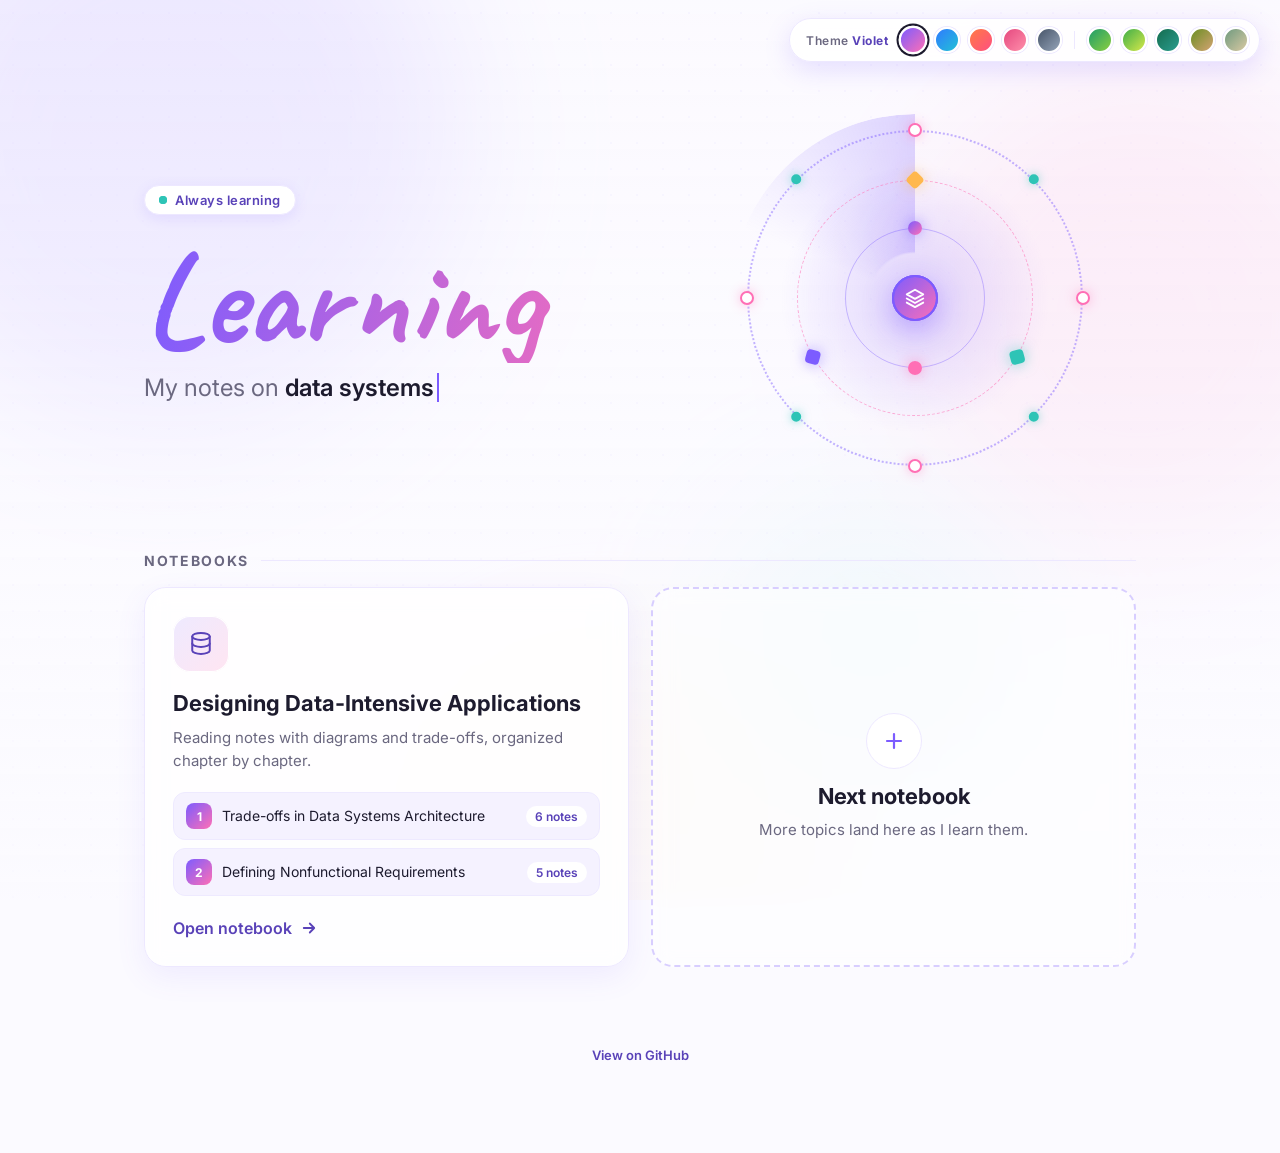
==== docs/index.html @ c17b1dfc "Landing page: orbit artwork, nature green themes" ====
<!DOCTYPE html>
<html lang="en" data-theme="violet">
<head>
<meta charset="UTF-8">
<meta name="viewport" content="width=device-width, initial-scale=1">
<meta name="color-scheme" content="light">
<title>Learning</title>
<script>
  // Apply the saved theme before first paint so there is no flash
  try { var t = localStorage.getItem('learning-theme'); if (t) document.documentElement.dataset.theme = t; } catch (e) {}
</script>
<link rel="preconnect" href="https://fonts.googleapis.com">
<link rel="preconnect" href="https://fonts.gstatic.com" crossorigin>
<link rel="stylesheet" href="https://fonts.googleapis.com/css2?family=Caveat:wght@700&family=Inter:wght@400;500;600;700&display=swap">
<style>
  /* The four theme colors are registered so changing them animates smoothly */
  @property --a1{syntax:'<color>';inherits:true;initial-value:#7c5cff}
  @property --a2{syntax:'<color>';inherits:true;initial-value:#ff6fb5}
  @property --a3{syntax:'<color>';inherits:true;initial-value:#ffb84d}
  @property --a4{syntax:'<color>';inherits:true;initial-value:#2ec4b6}

  :root{
    color-scheme: light;
    --a1:#7c5cff; --a2:#ff6fb5; --a3:#ffb84d; --a4:#2ec4b6;
    transition:--a1 .45s ease,--a2 .45s ease,--a3 .45s ease,--a4 .45s ease;
  }
  html[data-theme="ocean"]   {--a1:#2f7bff;--a2:#22c1d6;--a3:#7c8cff;--a4:#5ee0b0}
  html[data-theme="sunset"]  {--a1:#ff7a45;--a2:#ff4f81;--a3:#ffc233;--a4:#b86bff}
  /* nature greens */
  html[data-theme="forest"]  {--a1:#1f9d6b;--a2:#8bcf3f;--a3:#17b3a3;--a4:#f2b84b}
  html[data-theme="meadow"]  {--a1:#3fae49;--a2:#a8d93f;--a3:#ffd94d;--a4:#6bd1c0}
  html[data-theme="pine"]    {--a1:#146c4f;--a2:#2a9d8f;--a3:#7fb069;--a4:#c9a86a}
  html[data-theme="moss"]    {--a1:#6b8e23;--a2:#b5c94a;--a3:#d4a373;--a4:#7fb685}
  html[data-theme="sage"]    {--a1:#6f9a7f;--a2:#a8c3a0;--a3:#d9c9a3;--a4:#8fb8b0}
  html[data-theme="rose"]    {--a1:#e5487f;--a2:#ff8fab;--a3:#a855f7;--a4:#ffb347}
  html[data-theme="graphite"]{--a1:#475569;--a2:#94a3b8;--a3:#64748b;--a4:#cbd5e1}

  :root{
    --ink:#1d1b2e; --muted:#6b6880;
    --a1-ink:color-mix(in srgb,var(--a1) 72%,black);
    --bg:color-mix(in srgb,var(--a1) 3%,white);
    --line:color-mix(in srgb,var(--a1) 14%,white);
    --tint:color-mix(in srgb,var(--a1) 8%,white);
    --tint2:color-mix(in srgb,var(--a1) 13%,white);
    --card:#ffffffcc;
  }
  *{box-sizing:border-box;margin:0}
  html{scroll-behavior:smooth}
  body{font-family:Inter,system-ui,sans-serif;color:var(--ink);background:var(--bg);min-height:100vh;overflow-x:hidden;position:relative}

  /* ---------- animated background ---------- */
  .bg{position:fixed;inset:0;z-index:-1;overflow:hidden;
    background-image:radial-gradient(color-mix(in srgb,var(--a1) 22%,white) 1px,transparent 1px);background-size:26px 26px}
  .blob{position:absolute;border-radius:50%;filter:blur(70px);opacity:.55;will-change:transform}
  .b1{width:46vw;height:46vw;left:-10vw;top:-12vw;background:var(--a1);animation:drift1 18s ease-in-out infinite alternate}
  .b2{width:38vw;height:38vw;right:-8vw;top:8vh;background:var(--a2);animation:drift2 22s ease-in-out infinite alternate}
  .b3{width:34vw;height:34vw;left:30vw;bottom:-14vw;background:var(--a3);animation:drift3 20s ease-in-out infinite alternate}
  .b4{width:24vw;height:24vw;right:20vw;bottom:10vh;background:var(--a4);opacity:.4;animation:drift1 25s ease-in-out infinite alternate-reverse}
  @keyframes drift1{to{transform:translate(8vw,6vh) scale(1.15)}}
  @keyframes drift2{to{transform:translate(-9vw,10vh) scale(.9)}}
  @keyframes drift3{to{transform:translate(-6vw,-9vh) scale(1.2)}}
  .bg::after{content:"";position:absolute;inset:0;background:linear-gradient(color-mix(in srgb,var(--bg) 80%,transparent),color-mix(in srgb,var(--bg) 93%,transparent))}

  /* ---------- orbit artwork (hero, right side) ---------- */
  .orbit-wrap{display:grid;place-items:center;pointer-events:none;user-select:none}
  .orbit{position:relative;width:380px;height:380px;transition:transform .25s ease-out;will-change:transform}
  .orbit *{position:absolute}
  .glow{inset:50px;border-radius:50%;background:radial-gradient(circle,color-mix(in srgb,var(--a1) 22%,transparent),transparent 68%);animation:breathe 6s ease-in-out infinite}
  @keyframes breathe{50%{transform:scale(1.12);opacity:.75}}

  /* radar sweep */
  .sweep{inset:6px;border-radius:50%;animation:spin 7s linear infinite;
    background:conic-gradient(from 0deg,transparent 0 292deg,color-mix(in srgb,var(--a1) 24%,transparent) 360deg);
    -webkit-mask:radial-gradient(circle,transparent 0 17%,#000 18%);mask:radial-gradient(circle,transparent 0 17%,#000 18%)}

  /* rings spin around the center; --rad is the ring radius */
  .ring{--rad:70px;left:50%;top:50%;width:calc(var(--rad)*2);height:calc(var(--rad)*2);margin:calc(var(--rad)*-1) 0 0 calc(var(--rad)*-1);
    border-radius:50%;border:1.5px solid color-mix(in srgb,var(--a1) 38%,transparent)}
  .r1{--rad:70px;animation:spin 22s linear infinite}
  .r2{--rad:118px;border-style:dashed;border-color:color-mix(in srgb,var(--a2) 55%,transparent);animation:spin 34s linear infinite reverse}
  .r3{--rad:168px;border-style:dotted;border-width:2px;border-color:color-mix(in srgb,var(--a1) 45%,transparent);animation:spin 50s linear infinite}
  @keyframes spin{to{transform:rotate(360deg)}}

  /* nodes sit on the ring at evenly spaced angles (--a) */
  .orbit .n{left:50%;top:50%;width:14px;height:14px;margin:-7px;transform:rotate(var(--a)) translateY(calc(var(--rad)*-1))}
  .orbit .n::before{content:"";position:absolute;inset:0}
  .r1 .n::before{border-radius:50%;background:linear-gradient(135deg,var(--c,var(--a1)),var(--a2));box-shadow:0 0 14px color-mix(in srgb,var(--c,var(--a1)) 60%,transparent)}
  .r2 .n::before{border-radius:4px;background:var(--c,var(--a3));transform:rotate(45deg);box-shadow:0 0 14px color-mix(in srgb,var(--c,var(--a3)) 55%,transparent)}
  .r3 .n::before{border-radius:50%;background:#fff;border:2.5px solid var(--c,var(--a2));box-shadow:0 0 12px color-mix(in srgb,var(--c,var(--a2)) 45%,transparent)}
  .r3 .n.s::before{background:var(--a4);border:0;inset:2px;box-shadow:0 0 10px color-mix(in srgb,var(--a4) 55%,transparent)}

  /* core with expanding ripples */
  .core{left:50%;top:50%;width:46px;height:46px;margin:-23px;border-radius:50%;
    background:linear-gradient(135deg,var(--a1),var(--a2));box-shadow:0 10px 30px color-mix(in srgb,var(--a1) 45%,transparent);animation:pulse 3s ease-in-out infinite}
  .core::before,.core::after{content:"";position:absolute;inset:0;border-radius:50%;border:2px solid var(--a1);animation:ripple 3s ease-out infinite}
  .core::after{animation-delay:1.5s}
  @keyframes pulse{50%{transform:scale(1.1)}}
  @keyframes ripple{from{transform:scale(1);opacity:.6}to{transform:scale(3.4);opacity:0}}
  .core svg{position:static;width:22px;height:22px;margin:12px;color:#fff;display:block}

  @media (max-width:860px){
    .orbit-wrap{display:block;position:relative;height:300px;margin-top:10px}
    .orbit{position:absolute;left:50%;top:50%;margin:-190px 0 0 -190px;transform:scale(.78)}
  }

  /* ---------- theme picker ---------- */
  .themes{position:fixed;top:18px;right:20px;z-index:20;display:flex;align-items:center;gap:12px;padding:8px 10px 8px 16px;
    background:#ffffffd9;backdrop-filter:blur(12px);border:1px solid var(--line);border-radius:999px;
    box-shadow:0 8px 26px color-mix(in srgb,var(--a1) 18%,transparent);animation:slideDown .8s cubic-bezier(.2,.8,.2,1) both .2s}
  @keyframes slideDown{from{opacity:0;transform:translateY(-18px)}}
  .themes-label{font-size:12px;font-weight:600;color:var(--muted);letter-spacing:.04em;min-width:58px}
  .themes-label b{color:var(--a1-ink);font-weight:700}
  .swatches{display:flex;align-items:center;gap:8px}
  .sw-sep{width:1px;height:18px;background:var(--line);margin:0 4px}
  @media (max-width:900px){.themes{flex-wrap:wrap;justify-content:center;border-radius:22px;max-width:calc(100vw - 24px)}}
  .swatch{--s1:#7c5cff;--s2:#ff6fb5;width:26px;height:26px;border-radius:50%;border:2px solid #fff;cursor:pointer;padding:0;
    background:linear-gradient(135deg,var(--s1),var(--s2));box-shadow:0 0 0 1px var(--line);
    transition:transform .2s cubic-bezier(.2,.8,.2,1),box-shadow .2s}
  .swatch:hover{transform:scale(1.18)}
  .swatch:focus-visible{outline:3px solid var(--a1);outline-offset:3px}
  .swatch[aria-checked="true"]{box-shadow:0 0 0 2px var(--ink);transform:scale(1.1)}
  @media (max-width:520px){.themes{left:12px;right:12px;top:12px;justify-content:center;padding:8px 12px;animation:none}.themes-label{display:none}.swatches{flex-wrap:wrap;justify-content:center;gap:6px}.swatch{width:24px;height:24px}}

  /* ---------- hero ---------- */
  .wrap{max-width:1040px;margin:0 auto;padding:12vh 24px 10vh}
  .hero{display:grid;grid-template-columns:minmax(0,1.1fr) minmax(0,.9fr);align-items:center;gap:10px}
  @media (max-width:860px){.hero{grid-template-columns:1fr}}
  .eyebrow{display:inline-flex;align-items:center;gap:8px;font-size:13px;font-weight:600;letter-spacing:.04em;
    color:var(--a1-ink);background:#fff;border:1px solid var(--line);padding:6px 14px;border-radius:999px;
    box-shadow:0 4px 14px color-mix(in srgb,var(--a1) 12%,transparent)}
  .dot{width:8px;height:8px;border-radius:50%;background:var(--a4);position:relative}
  .dot::after{content:"";position:absolute;inset:0;border-radius:50%;background:var(--a4);animation:ping 1.8s ease-out infinite}
  @keyframes ping{to{transform:scale(3.2);opacity:0}}

  h1{font-family:Caveat,cursive;font-weight:700;font-size:clamp(64px,13vw,132px);line-height:.95;margin:22px 0 10px;
    background:linear-gradient(100deg,var(--a1),var(--a2),var(--a3),var(--a1));
    background-size:300% 100%;-webkit-background-clip:text;background-clip:text;color:transparent;animation:shine 8s linear infinite}
  @keyframes shine{to{background-position:300% 0}}
  .sub{font-size:clamp(18px,2.6vw,24px);color:var(--muted);min-height:1.6em}
  .sub b{color:var(--ink);font-weight:600;border-right:2px solid var(--a1);padding-right:3px;animation:blink 1s steps(1) infinite}
  @keyframes blink{50%{border-color:transparent}}

  .section-title{display:flex;align-items:center;gap:12px;margin:64px 0 18px;font-size:14px;font-weight:700;
    letter-spacing:.12em;text-transform:uppercase;color:var(--muted)}
  .section-title::after{content:"";flex:1;height:1px;background:var(--line)}

  /* ---------- cards ---------- */
  .grid{display:grid;grid-template-columns:repeat(auto-fit,minmax(300px,1fr));gap:22px}
  .card{--mx:50%;--my:50%;position:relative;display:block;text-decoration:none;color:inherit;padding:28px;border-radius:22px;
    background:var(--card);backdrop-filter:blur(10px);border:1px solid var(--line);
    box-shadow:0 10px 30px color-mix(in srgb,var(--a1) 9%,transparent);overflow:hidden;
    transition:transform .25s cubic-bezier(.2,.8,.2,1),box-shadow .25s,border-color .25s}
  .card::before{content:"";position:absolute;inset:0;pointer-events:none;opacity:0;transition:opacity .25s;
    background:radial-gradient(380px circle at var(--mx) var(--my),color-mix(in srgb,var(--a1) 16%,transparent),transparent 60%)}
  .card:hover{box-shadow:0 22px 50px color-mix(in srgb,var(--a1) 22%,transparent);border-color:color-mix(in srgb,var(--a1) 38%,white)}
  .card:hover::before{opacity:1}
  .card:focus-visible{outline:3px solid var(--a1);outline-offset:3px}

  .icon{width:56px;height:56px;border-radius:17px;display:grid;place-items:center;margin-bottom:18px;color:var(--a1-ink);
    background:linear-gradient(135deg,var(--tint2),color-mix(in srgb,var(--a2) 18%,white));box-shadow:inset 0 0 0 1px #fff;transition:transform .4s}
  .icon svg{width:28px;height:28px}
  .card:hover .icon{transform:rotate(-8deg) scale(1.12)}
  .card h2{font-size:22px;line-height:1.25;margin-bottom:8px}
  .card p{color:var(--muted);font-size:15px;line-height:1.55}

  .chapters{list-style:none;padding:0;margin:20px 0 0;display:grid;gap:8px}
  .chapters li{display:flex;align-items:center;gap:10px;font-size:14px;padding:10px 12px;border-radius:12px;
    background:var(--tint);border:1px solid var(--tint2);transition:transform .2s,background .2s}
  .card:hover .chapters li{background:var(--tint2)}
  .chapters li:hover{transform:translateX(6px)}
  .chapters .n{flex:none;width:26px;height:26px;border-radius:8px;display:grid;place-items:center;font-weight:700;font-size:12px;color:#fff;
    background:linear-gradient(135deg,var(--a1),var(--a2))}
  .chapters .t{flex:1;line-height:1.3}
  .chapters .c{flex:none;font-size:12px;font-weight:600;color:var(--a1-ink);background:#fff;border-radius:999px;padding:3px 9px}

  .cta{display:inline-flex;align-items:center;gap:8px;margin-top:22px;font-weight:600;color:var(--a1-ink)}
  .cta svg{transition:transform .25s}
  .card:hover .cta svg{transform:translateX(7px)}

  .card.soon{border:2px dashed color-mix(in srgb,var(--a1) 30%,white);background:#ffffff80;box-shadow:none;display:grid;place-content:center;
    text-align:center;min-height:240px;cursor:default}
  .card.soon:hover{transform:none;box-shadow:none}
  .plus{width:56px;height:56px;margin:0 auto 14px;border-radius:50%;display:grid;place-items:center;
    color:var(--a1);background:#fff;border:1px solid var(--line);animation:bob 3s ease-in-out infinite}
  .plus svg{width:24px;height:24px}
  @keyframes bob{50%{transform:translateY(-8px)}}

  footer{margin-top:80px;text-align:center;color:var(--muted);font-size:13px}
  footer a{color:var(--a1-ink);text-decoration:none;font-weight:600}
  footer a:hover{text-decoration:underline}

  .reveal{opacity:0;transform:translateY(26px);transition:opacity .7s ease,transform .7s cubic-bezier(.2,.8,.2,1)}
  .reveal.in{opacity:1;transform:none}

  @media (prefers-reduced-motion:reduce){
    *,*::before,*::after{animation:none!important;transition:none!important}
    .reveal{opacity:1;transform:none}
  }
</style>
</head>
<body>
<div class="bg" aria-hidden="true">
  <div class="blob b1"></div><div class="blob b2"></div><div class="blob b3"></div><div class="blob b4"></div>
</div>

<!-- theme picker -->
<div class="themes" role="radiogroup" aria-label="Color theme">
  <span class="themes-label">Theme <b id="themeName">Violet</b></span>
  <div class="swatches">
    <button type="button" class="swatch" role="radio" data-theme="violet" data-name="Violet" aria-label="Violet theme" title="Violet" style="--s1:#7c5cff;--s2:#ff6fb5"></button>
    <button type="button" class="swatch" role="radio" data-theme="ocean" data-name="Ocean" aria-label="Ocean theme" title="Ocean" style="--s1:#2f7bff;--s2:#22c1d6"></button>
    <button type="button" class="swatch" role="radio" data-theme="sunset" data-name="Sunset" aria-label="Sunset theme" title="Sunset" style="--s1:#ff7a45;--s2:#ff4f81"></button>
    <button type="button" class="swatch" role="radio" data-theme="rose" data-name="Rose" aria-label="Rose theme" title="Rose" style="--s1:#e5487f;--s2:#ff8fab"></button>
    <button type="button" class="swatch" role="radio" data-theme="graphite" data-name="Graphite" aria-label="Graphite theme" title="Graphite" style="--s1:#475569;--s2:#94a3b8"></button>
    <span class="sw-sep" aria-hidden="true"></span>
    <button type="button" class="swatch" role="radio" data-theme="forest" data-name="Forest" aria-label="Forest theme" title="Forest" style="--s1:#1f9d6b;--s2:#8bcf3f"></button>
    <button type="button" class="swatch" role="radio" data-theme="meadow" data-name="Meadow" aria-label="Meadow theme" title="Meadow" style="--s1:#3fae49;--s2:#d6e84a"></button>
    <button type="button" class="swatch" role="radio" data-theme="pine" data-name="Pine" aria-label="Pine theme" title="Pine" style="--s1:#146c4f;--s2:#2a9d8f"></button>
    <button type="button" class="swatch" role="radio" data-theme="moss" data-name="Moss" aria-label="Moss theme" title="Moss" style="--s1:#6b8e23;--s2:#d4a373"></button>
    <button type="button" class="swatch" role="radio" data-theme="sage" data-name="Sage" aria-label="Sage theme" title="Sage" style="--s1:#6f9a7f;--s2:#d9c9a3"></button>
  </div>
</div>

<main class="wrap">
  <div class="hero">
    <div class="hero-text">
      <span class="eyebrow reveal"><span class="dot"></span>Always learning</span>
      <h1 class="reveal">Learning</h1>
      <p class="sub reveal">My notes on <b id="word">data systems</b></p>
    </div>

    <div class="orbit-wrap reveal" aria-hidden="true">
      <div class="orbit" id="orbit">
        <div class="glow"></div>
        <div class="sweep"></div>
        <div class="ring r3">
          <i class="n" style="--a:0deg"></i><i class="n s" style="--a:45deg"></i>
          <i class="n" style="--a:90deg"></i><i class="n s" style="--a:135deg"></i>
          <i class="n" style="--a:180deg"></i><i class="n s" style="--a:225deg"></i>
          <i class="n" style="--a:270deg"></i><i class="n s" style="--a:315deg"></i>
        </div>
        <div class="ring r2">
          <i class="n" style="--a:0deg;--c:var(--a3)"></i>
          <i class="n" style="--a:120deg;--c:var(--a4)"></i>
          <i class="n" style="--a:240deg;--c:var(--a1)"></i>
        </div>
        <div class="ring r1">
          <i class="n" style="--a:0deg"></i>
          <i class="n" style="--a:180deg;--c:var(--a2)"></i>
        </div>
        <div class="core">
          <svg viewBox="0 0 24 24" fill="none" stroke="currentColor" stroke-width="2" stroke-linecap="round" stroke-linejoin="round"><path d="M12 3 21 8 12 13 3 8Z"/><path d="M3 12.5 12 17.5 21 12.5"/><path d="M3 17 12 22 21 17"/></svg>
        </div>
      </div>
    </div>
  </div>

  <div class="section-title reveal">Notebooks</div>

  <div class="grid">
    <a class="card reveal" href="ddia/" aria-label="Open Designing Data-Intensive Applications notes">
      <div class="icon">
        <svg viewBox="0 0 24 24" fill="none" stroke="currentColor" stroke-width="1.7" stroke-linecap="round" stroke-linejoin="round" aria-hidden="true">
          <ellipse cx="12" cy="5.5" rx="7.5" ry="3"/>
          <path d="M4.5 5.5v6c0 1.66 3.36 3 7.5 3s7.5-1.34 7.5-3v-6"/>
          <path d="M4.5 11.5v6c0 1.66 3.36 3 7.5 3s7.5-1.34 7.5-3v-6"/>
        </svg>
      </div>
      <h2>Designing Data-Intensive Applications</h2>
      <p>Reading notes with diagrams and trade-offs, organized chapter by chapter.</p>
      <ul class="chapters">
        <li><span class="n">1</span><span class="t">Trade-offs in Data Systems Architecture</span><span class="c">6 notes</span></li>
        <li><span class="n">2</span><span class="t">Defining Nonfunctional Requirements</span><span class="c">5 notes</span></li>
      </ul>
      <span class="cta">Open notebook
        <svg width="18" height="18" viewBox="0 0 24 24" fill="none" stroke="currentColor" stroke-width="2.4" stroke-linecap="round" stroke-linejoin="round" aria-hidden="true"><path d="M5 12h14M13 6l6 6-6 6"/></svg>
      </span>
    </a>

    <div class="card soon reveal">
      <div>
        <div class="plus"><svg viewBox="0 0 24 24" fill="none" stroke="currentColor" stroke-width="2.2" stroke-linecap="round" aria-hidden="true"><path d="M12 5v14M5 12h14"/></svg></div>
        <h2>Next notebook</h2>
        <p>More topics land here as I learn them.</p>
      </div>
    </div>
  </div>

  <footer class="reveal">
    <a href="https://github.com/uprazapati/learning">View on GitHub</a>
  </footer>
</main>

<script>
  // ---- Theme picker: applies instantly and is remembered ----
  var root = document.documentElement;
  var swatches = Array.prototype.slice.call(document.querySelectorAll('.swatch'));
  var nameEl = document.getElementById('themeName');
  function setTheme(id, save) {
    var match = swatches.filter(function (s) { return s.dataset.theme === id; })[0] || swatches[0];
    root.dataset.theme = match.dataset.theme;
    swatches.forEach(function (s) {
      s.setAttribute('aria-checked', String(s === match));
      s.tabIndex = s === match ? 0 : -1;
    });
    nameEl.textContent = match.dataset.name;
    if (save) { try { localStorage.setItem('learning-theme', match.dataset.theme); } catch (e) {} }
  }
  swatches.forEach(function (s, i) {
    s.addEventListener('click', function () { setTheme(s.dataset.theme, true); });
    s.addEventListener('mouseenter', function () { nameEl.textContent = s.dataset.name; });
    s.addEventListener('mouseleave', function () { nameEl.textContent = root.dataset.theme.charAt(0).toUpperCase() + root.dataset.theme.slice(1); });
    s.addEventListener('keydown', function (e) {
      var d = e.key === 'ArrowRight' || e.key === 'ArrowDown' ? 1 : e.key === 'ArrowLeft' || e.key === 'ArrowUp' ? -1 : 0;
      if (!d) return;
      e.preventDefault();
      var next = swatches[(i + d + swatches.length) % swatches.length];
      setTheme(next.dataset.theme, true); next.focus();
    });
  });
  setTheme(root.dataset.theme, false);

  // ---- Fade/slide elements in one after another ----
  var items = document.querySelectorAll('.reveal');
  var io = new IntersectionObserver(function (entries) {
    entries.forEach(function (e) {
      if (e.isIntersecting) { e.target.classList.add('in'); io.unobserve(e.target); }
    });
  }, { threshold: 0.15 });
  items.forEach(function (el, i) { el.style.transitionDelay = (i * 90) + 'ms'; io.observe(el); });

  // ---- Spotlight + gentle 3D tilt that follows the mouse on cards ----
  document.querySelectorAll('.card:not(.soon)').forEach(function (card) {
    card.addEventListener('mousemove', function (e) {
      var r = card.getBoundingClientRect();
      var x = e.clientX - r.left, y = e.clientY - r.top;
      card.style.setProperty('--mx', x + 'px');
      card.style.setProperty('--my', y + 'px');
      var rx = ((y / r.height) - .5) * -6, ry = ((x / r.width) - .5) * 6;
      card.style.transform = 'perspective(900px) rotateX(' + rx + 'deg) rotateY(' + ry + 'deg) translateY(-6px)';
    });
    card.addEventListener('mouseleave', function () { card.style.transform = ''; });
  });

  // ---- Rotating typed word in the subtitle ----
  var words = ['data systems', 'scalability', 'fault tolerance', 'trade-offs', 'distributed design'];
  var el = document.getElementById('word'), wi = 0, ci = words[0].length, del = true;
  if (!window.matchMedia('(prefers-reduced-motion: reduce)').matches) {
    setTimeout(function tick() {
      if (del) { ci--; if (ci === 0) { del = false; wi = (wi + 1) % words.length; } }
      else { ci++; if (ci === words[wi].length) { del = true; el.textContent = words[wi]; return setTimeout(tick, 1600); } }
      el.textContent = words[wi].slice(0, ci) || ' ';
      setTimeout(tick, del ? 35 : 70);
    }, 2200);
  }

  // ---- Orbit artwork tilts gently toward the cursor (desktop only) ----
  var orbit = document.getElementById('orbit');
  var wide = window.matchMedia('(min-width: 861px)');
  window.addEventListener('mousemove', function (e) {
    if (!wide.matches) { orbit.style.transform = ''; return; }
    var x = e.clientX / innerWidth - .5, y = e.clientY / innerHeight - .5;
    orbit.style.transform = 'perspective(900px) rotateY(' + (x * 16) + 'deg) rotateX(' + (y * -16) + 'deg)';
  });

  // ---- Blobs lean slightly away from the cursor ----
  var blobs = document.querySelectorAll('.blob');
  window.addEventListener('mousemove', function (e) {
    var x = e.clientX / innerWidth - .5, y = e.clientY / innerHeight - .5;
    blobs.forEach(function (b, i) {
      b.style.translate = (x * (i + 1) * -18) + 'px ' + (y * (i + 1) * -18) + 'px';
    });
  });
</script>
</body>
</html>
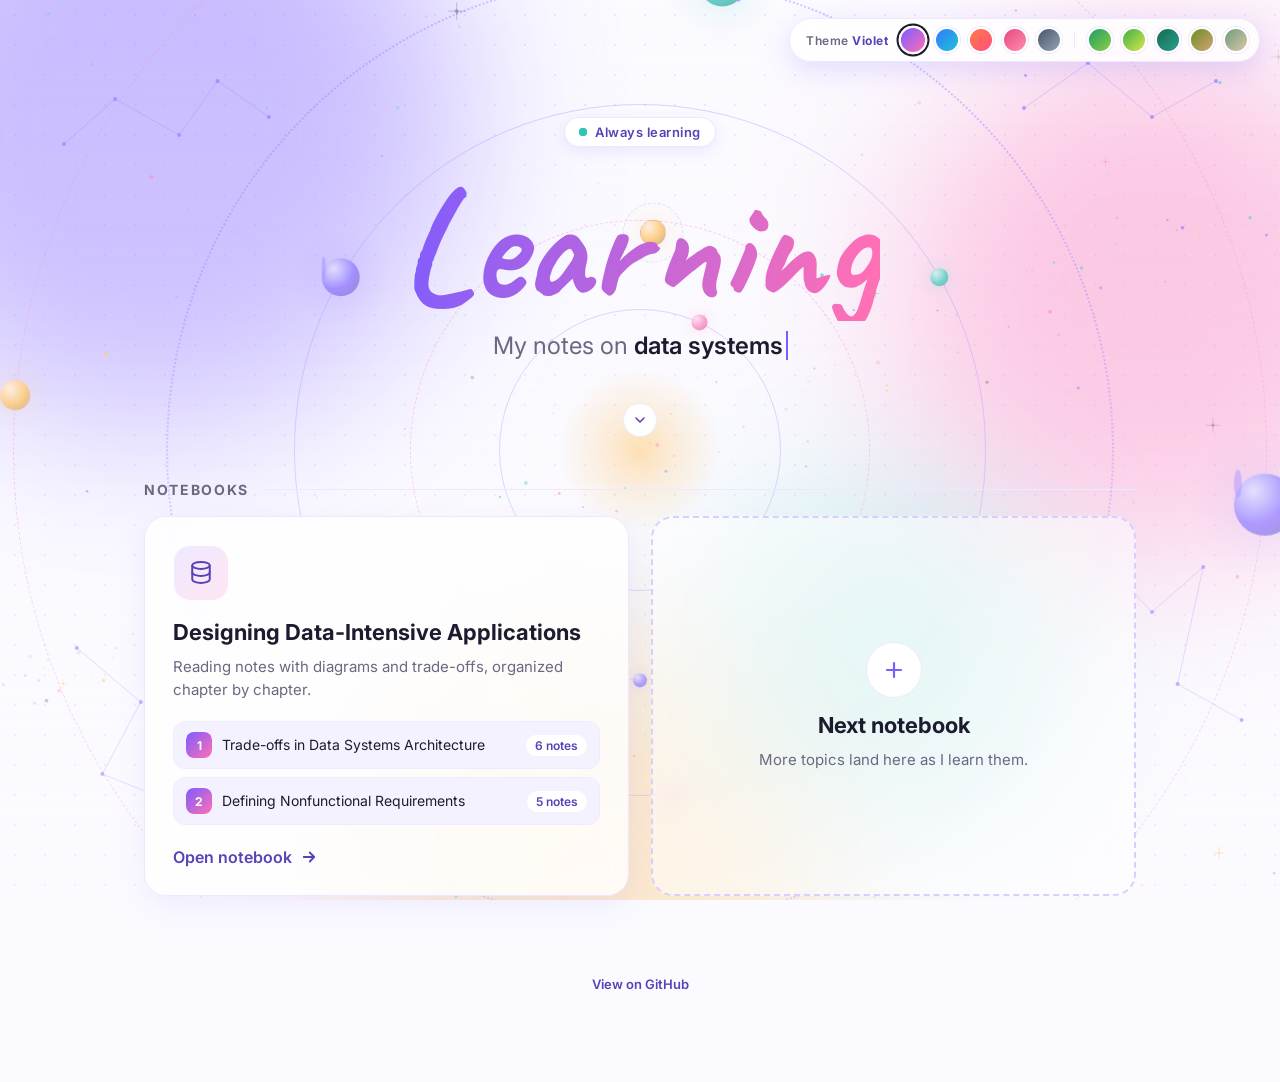
==== commit b5e95893: "Space background, themed notes pages, collapsible sidebar" ====
--- a/docs/index.html
+++ b/docs/index.html
@@ -5,126 +5,14 @@
 <meta name="viewport" content="width=device-width, initial-scale=1">
 <meta name="color-scheme" content="light">
 <title>Learning</title>
-<script>
-  // Apply the saved theme before first paint so there is no flash
-  try { var t = localStorage.getItem('learning-theme'); if (t) document.documentElement.dataset.theme = t; } catch (e) {}
-</script>
 <link rel="preconnect" href="https://fonts.googleapis.com">
 <link rel="preconnect" href="https://fonts.gstatic.com" crossorigin>
 <link rel="stylesheet" href="https://fonts.googleapis.com/css2?family=Caveat:wght@700&family=Inter:wght@400;500;600;700&display=swap">
+<link rel="stylesheet" href="assets/shared.css?v=3">
+<script src="assets/shared.js?v=3"></script>
 <style>
-  /* The four theme colors are registered so changing them animates smoothly */
-  @property --a1{syntax:'<color>';inherits:true;initial-value:#7c5cff}
-  @property --a2{syntax:'<color>';inherits:true;initial-value:#ff6fb5}
-  @property --a3{syntax:'<color>';inherits:true;initial-value:#ffb84d}
-  @property --a4{syntax:'<color>';inherits:true;initial-value:#2ec4b6}
-
-  :root{
-    color-scheme: light;
-    --a1:#7c5cff; --a2:#ff6fb5; --a3:#ffb84d; --a4:#2ec4b6;
-    transition:--a1 .45s ease,--a2 .45s ease,--a3 .45s ease,--a4 .45s ease;
-  }
-  html[data-theme="ocean"]   {--a1:#2f7bff;--a2:#22c1d6;--a3:#7c8cff;--a4:#5ee0b0}
-  html[data-theme="sunset"]  {--a1:#ff7a45;--a2:#ff4f81;--a3:#ffc233;--a4:#b86bff}
-  /* nature greens */
-  html[data-theme="forest"]  {--a1:#1f9d6b;--a2:#8bcf3f;--a3:#17b3a3;--a4:#f2b84b}
-  html[data-theme="meadow"]  {--a1:#3fae49;--a2:#a8d93f;--a3:#ffd94d;--a4:#6bd1c0}
-  html[data-theme="pine"]    {--a1:#146c4f;--a2:#2a9d8f;--a3:#7fb069;--a4:#c9a86a}
-  html[data-theme="moss"]    {--a1:#6b8e23;--a2:#b5c94a;--a3:#d4a373;--a4:#7fb685}
-  html[data-theme="sage"]    {--a1:#6f9a7f;--a2:#a8c3a0;--a3:#d9c9a3;--a4:#8fb8b0}
-  html[data-theme="rose"]    {--a1:#e5487f;--a2:#ff8fab;--a3:#a855f7;--a4:#ffb347}
-  html[data-theme="graphite"]{--a1:#475569;--a2:#94a3b8;--a3:#64748b;--a4:#cbd5e1}
-
-  :root{
-    --ink:#1d1b2e; --muted:#6b6880;
-    --a1-ink:color-mix(in srgb,var(--a1) 72%,black);
-    --bg:color-mix(in srgb,var(--a1) 3%,white);
-    --line:color-mix(in srgb,var(--a1) 14%,white);
-    --tint:color-mix(in srgb,var(--a1) 8%,white);
-    --tint2:color-mix(in srgb,var(--a1) 13%,white);
-    --card:#ffffffcc;
-  }
-  *{box-sizing:border-box;margin:0}
-  html{scroll-behavior:smooth}
-  body{font-family:Inter,system-ui,sans-serif;color:var(--ink);background:var(--bg);min-height:100vh;overflow-x:hidden;position:relative}
-
-  /* ---------- animated background ---------- */
-  .bg{position:fixed;inset:0;z-index:-1;overflow:hidden;
-    background-image:radial-gradient(color-mix(in srgb,var(--a1) 22%,white) 1px,transparent 1px);background-size:26px 26px}
-  .blob{position:absolute;border-radius:50%;filter:blur(70px);opacity:.55;will-change:transform}
-  .b1{width:46vw;height:46vw;left:-10vw;top:-12vw;background:var(--a1);animation:drift1 18s ease-in-out infinite alternate}
-  .b2{width:38vw;height:38vw;right:-8vw;top:8vh;background:var(--a2);animation:drift2 22s ease-in-out infinite alternate}
-  .b3{width:34vw;height:34vw;left:30vw;bottom:-14vw;background:var(--a3);animation:drift3 20s ease-in-out infinite alternate}
-  .b4{width:24vw;height:24vw;right:20vw;bottom:10vh;background:var(--a4);opacity:.4;animation:drift1 25s ease-in-out infinite alternate-reverse}
-  @keyframes drift1{to{transform:translate(8vw,6vh) scale(1.15)}}
-  @keyframes drift2{to{transform:translate(-9vw,10vh) scale(.9)}}
-  @keyframes drift3{to{transform:translate(-6vw,-9vh) scale(1.2)}}
-  .bg::after{content:"";position:absolute;inset:0;background:linear-gradient(color-mix(in srgb,var(--bg) 80%,transparent),color-mix(in srgb,var(--bg) 93%,transparent))}
-
-  /* ---------- orbit artwork (hero, right side) ---------- */
-  .orbit-wrap{display:grid;place-items:center;pointer-events:none;user-select:none}
-  .orbit{position:relative;width:380px;height:380px;transition:transform .25s ease-out;will-change:transform}
-  .orbit *{position:absolute}
-  .glow{inset:50px;border-radius:50%;background:radial-gradient(circle,color-mix(in srgb,var(--a1) 22%,transparent),transparent 68%);animation:breathe 6s ease-in-out infinite}
-  @keyframes breathe{50%{transform:scale(1.12);opacity:.75}}
-
-  /* radar sweep */
-  .sweep{inset:6px;border-radius:50%;animation:spin 7s linear infinite;
-    background:conic-gradient(from 0deg,transparent 0 292deg,color-mix(in srgb,var(--a1) 24%,transparent) 360deg);
-    -webkit-mask:radial-gradient(circle,transparent 0 17%,#000 18%);mask:radial-gradient(circle,transparent 0 17%,#000 18%)}
-
-  /* rings spin around the center; --rad is the ring radius */
-  .ring{--rad:70px;left:50%;top:50%;width:calc(var(--rad)*2);height:calc(var(--rad)*2);margin:calc(var(--rad)*-1) 0 0 calc(var(--rad)*-1);
-    border-radius:50%;border:1.5px solid color-mix(in srgb,var(--a1) 38%,transparent)}
-  .r1{--rad:70px;animation:spin 22s linear infinite}
-  .r2{--rad:118px;border-style:dashed;border-color:color-mix(in srgb,var(--a2) 55%,transparent);animation:spin 34s linear infinite reverse}
-  .r3{--rad:168px;border-style:dotted;border-width:2px;border-color:color-mix(in srgb,var(--a1) 45%,transparent);animation:spin 50s linear infinite}
-  @keyframes spin{to{transform:rotate(360deg)}}
-
-  /* nodes sit on the ring at evenly spaced angles (--a) */
-  .orbit .n{left:50%;top:50%;width:14px;height:14px;margin:-7px;transform:rotate(var(--a)) translateY(calc(var(--rad)*-1))}
-  .orbit .n::before{content:"";position:absolute;inset:0}
-  .r1 .n::before{border-radius:50%;background:linear-gradient(135deg,var(--c,var(--a1)),var(--a2));box-shadow:0 0 14px color-mix(in srgb,var(--c,var(--a1)) 60%,transparent)}
-  .r2 .n::before{border-radius:4px;background:var(--c,var(--a3));transform:rotate(45deg);box-shadow:0 0 14px color-mix(in srgb,var(--c,var(--a3)) 55%,transparent)}
-  .r3 .n::before{border-radius:50%;background:#fff;border:2.5px solid var(--c,var(--a2));box-shadow:0 0 12px color-mix(in srgb,var(--c,var(--a2)) 45%,transparent)}
-  .r3 .n.s::before{background:var(--a4);border:0;inset:2px;box-shadow:0 0 10px color-mix(in srgb,var(--a4) 55%,transparent)}
-
-  /* core with expanding ripples */
-  .core{left:50%;top:50%;width:46px;height:46px;margin:-23px;border-radius:50%;
-    background:linear-gradient(135deg,var(--a1),var(--a2));box-shadow:0 10px 30px color-mix(in srgb,var(--a1) 45%,transparent);animation:pulse 3s ease-in-out infinite}
-  .core::before,.core::after{content:"";position:absolute;inset:0;border-radius:50%;border:2px solid var(--a1);animation:ripple 3s ease-out infinite}
-  .core::after{animation-delay:1.5s}
-  @keyframes pulse{50%{transform:scale(1.1)}}
-  @keyframes ripple{from{transform:scale(1);opacity:.6}to{transform:scale(3.4);opacity:0}}
-  .core svg{position:static;width:22px;height:22px;margin:12px;color:#fff;display:block}
-
-  @media (max-width:860px){
-    .orbit-wrap{display:block;position:relative;height:300px;margin-top:10px}
-    .orbit{position:absolute;left:50%;top:50%;margin:-190px 0 0 -190px;transform:scale(.78)}
-  }
-
-  /* ---------- theme picker ---------- */
-  .themes{position:fixed;top:18px;right:20px;z-index:20;display:flex;align-items:center;gap:12px;padding:8px 10px 8px 16px;
-    background:#ffffffd9;backdrop-filter:blur(12px);border:1px solid var(--line);border-radius:999px;
-    box-shadow:0 8px 26px color-mix(in srgb,var(--a1) 18%,transparent);animation:slideDown .8s cubic-bezier(.2,.8,.2,1) both .2s}
-  @keyframes slideDown{from{opacity:0;transform:translateY(-18px)}}
-  .themes-label{font-size:12px;font-weight:600;color:var(--muted);letter-spacing:.04em;min-width:58px}
-  .themes-label b{color:var(--a1-ink);font-weight:700}
-  .swatches{display:flex;align-items:center;gap:8px}
-  .sw-sep{width:1px;height:18px;background:var(--line);margin:0 4px}
-  @media (max-width:900px){.themes{flex-wrap:wrap;justify-content:center;border-radius:22px;max-width:calc(100vw - 24px)}}
-  .swatch{--s1:#7c5cff;--s2:#ff6fb5;width:26px;height:26px;border-radius:50%;border:2px solid #fff;cursor:pointer;padding:0;
-    background:linear-gradient(135deg,var(--s1),var(--s2));box-shadow:0 0 0 1px var(--line);
-    transition:transform .2s cubic-bezier(.2,.8,.2,1),box-shadow .2s}
-  .swatch:hover{transform:scale(1.18)}
-  .swatch:focus-visible{outline:3px solid var(--a1);outline-offset:3px}
-  .swatch[aria-checked="true"]{box-shadow:0 0 0 2px var(--ink);transform:scale(1.1)}
-  @media (max-width:520px){.themes{left:12px;right:12px;top:12px;justify-content:center;padding:8px 12px;animation:none}.themes-label{display:none}.swatches{flex-wrap:wrap;justify-content:center;gap:6px}.swatch{width:24px;height:24px}}
-
-  /* ---------- hero ---------- */
-  .wrap{max-width:1040px;margin:0 auto;padding:12vh 24px 10vh}
-  .hero{display:grid;grid-template-columns:minmax(0,1.1fr) minmax(0,.9fr);align-items:center;gap:10px}
-  @media (max-width:860px){.hero{grid-template-columns:1fr}}
+  .wrap{max-width:1040px;margin:0 auto;padding:13vh 24px 10vh}
+  .hero{text-align:center;display:flex;flex-direction:column;align-items:center}
   .eyebrow{display:inline-flex;align-items:center;gap:8px;font-size:13px;font-weight:600;letter-spacing:.04em;
     color:var(--a1-ink);background:#fff;border:1px solid var(--line);padding:6px 14px;border-radius:999px;
     box-shadow:0 4px 14px color-mix(in srgb,var(--a1) 12%,transparent)}
@@ -132,19 +20,21 @@
   .dot::after{content:"";position:absolute;inset:0;border-radius:50%;background:var(--a4);animation:ping 1.8s ease-out infinite}
   @keyframes ping{to{transform:scale(3.2);opacity:0}}
 
-  h1{font-family:Caveat,cursive;font-weight:700;font-size:clamp(64px,13vw,132px);line-height:.95;margin:22px 0 10px;
+  h1{font-family:Caveat,cursive;font-weight:700;font-size:clamp(72px,15vw,160px);line-height:.95;margin:22px 0 10px;
     background:linear-gradient(100deg,var(--a1),var(--a2),var(--a3),var(--a1));
     background-size:300% 100%;-webkit-background-clip:text;background-clip:text;color:transparent;animation:shine 8s linear infinite}
   @keyframes shine{to{background-position:300% 0}}
   .sub{font-size:clamp(18px,2.6vw,24px);color:var(--muted);min-height:1.6em}
   .sub b{color:var(--ink);font-weight:600;border-right:2px solid var(--a1);padding-right:3px;animation:blink 1s steps(1) infinite}
   @keyframes blink{50%{border-color:transparent}}
+  .scroll-hint{margin-top:34px;display:grid;place-items:center;width:34px;height:34px;border-radius:50%;
+    color:var(--a1-ink);background:#fff;border:1px solid var(--line);animation:bob 2.4s ease-in-out infinite}
+  @keyframes bob{50%{transform:translateY(8px)}}
 
-  .section-title{display:flex;align-items:center;gap:12px;margin:64px 0 18px;font-size:14px;font-weight:700;
+  .section-title{display:flex;align-items:center;gap:12px;margin:44px 0 18px;font-size:14px;font-weight:700;
     letter-spacing:.12em;text-transform:uppercase;color:var(--muted)}
   .section-title::after{content:"";flex:1;height:1px;background:var(--line)}
 
-  /* ---------- cards ---------- */
   .grid{display:grid;grid-template-columns:repeat(auto-fit,minmax(300px,1fr));gap:22px}
   .card{--mx:50%;--my:50%;position:relative;display:block;text-decoration:none;color:inherit;padding:28px;border-radius:22px;
     background:var(--card);backdrop-filter:blur(10px);border:1px solid var(--line);
@@ -168,7 +58,7 @@
     background:var(--tint);border:1px solid var(--tint2);transition:transform .2s,background .2s}
   .card:hover .chapters li{background:var(--tint2)}
   .chapters li:hover{transform:translateX(6px)}
-  .chapters .n{flex:none;width:26px;height:26px;border-radius:8px;display:grid;place-items:center;font-weight:700;font-size:12px;color:#fff;
+  .chapters .num{flex:none;width:26px;height:26px;border-radius:8px;display:grid;place-items:center;font-weight:700;font-size:12px;color:#fff;
     background:linear-gradient(135deg,var(--a1),var(--a2))}
   .chapters .t{flex:1;line-height:1.3}
   .chapters .c{flex:none;font-size:12px;font-weight:600;color:var(--a1-ink);background:#fff;border-radius:999px;padding:3px 9px}
@@ -183,79 +73,24 @@
   .plus{width:56px;height:56px;margin:0 auto 14px;border-radius:50%;display:grid;place-items:center;
     color:var(--a1);background:#fff;border:1px solid var(--line);animation:bob 3s ease-in-out infinite}
   .plus svg{width:24px;height:24px}
-  @keyframes bob{50%{transform:translateY(-8px)}}
 
   footer{margin-top:80px;text-align:center;color:var(--muted);font-size:13px}
   footer a{color:var(--a1-ink);text-decoration:none;font-weight:600}
   footer a:hover{text-decoration:underline}
-
-  .reveal{opacity:0;transform:translateY(26px);transition:opacity .7s ease,transform .7s cubic-bezier(.2,.8,.2,1)}
-  .reveal.in{opacity:1;transform:none}
-
-  @media (prefers-reduced-motion:reduce){
-    *,*::before,*::after{animation:none!important;transition:none!important}
-    .reveal{opacity:1;transform:none}
-  }
 </style>
 </head>
 <body>
-<div class="bg" aria-hidden="true">
-  <div class="blob b1"></div><div class="blob b2"></div><div class="blob b3"></div><div class="blob b4"></div>
-</div>
-
-<!-- theme picker -->
-<div class="themes" role="radiogroup" aria-label="Color theme">
-  <span class="themes-label">Theme <b id="themeName">Violet</b></span>
-  <div class="swatches">
-    <button type="button" class="swatch" role="radio" data-theme="violet" data-name="Violet" aria-label="Violet theme" title="Violet" style="--s1:#7c5cff;--s2:#ff6fb5"></button>
-    <button type="button" class="swatch" role="radio" data-theme="ocean" data-name="Ocean" aria-label="Ocean theme" title="Ocean" style="--s1:#2f7bff;--s2:#22c1d6"></button>
-    <button type="button" class="swatch" role="radio" data-theme="sunset" data-name="Sunset" aria-label="Sunset theme" title="Sunset" style="--s1:#ff7a45;--s2:#ff4f81"></button>
-    <button type="button" class="swatch" role="radio" data-theme="rose" data-name="Rose" aria-label="Rose theme" title="Rose" style="--s1:#e5487f;--s2:#ff8fab"></button>
-    <button type="button" class="swatch" role="radio" data-theme="graphite" data-name="Graphite" aria-label="Graphite theme" title="Graphite" style="--s1:#475569;--s2:#94a3b8"></button>
-    <span class="sw-sep" aria-hidden="true"></span>
-    <button type="button" class="swatch" role="radio" data-theme="forest" data-name="Forest" aria-label="Forest theme" title="Forest" style="--s1:#1f9d6b;--s2:#8bcf3f"></button>
-    <button type="button" class="swatch" role="radio" data-theme="meadow" data-name="Meadow" aria-label="Meadow theme" title="Meadow" style="--s1:#3fae49;--s2:#d6e84a"></button>
-    <button type="button" class="swatch" role="radio" data-theme="pine" data-name="Pine" aria-label="Pine theme" title="Pine" style="--s1:#146c4f;--s2:#2a9d8f"></button>
-    <button type="button" class="swatch" role="radio" data-theme="moss" data-name="Moss" aria-label="Moss theme" title="Moss" style="--s1:#6b8e23;--s2:#d4a373"></button>
-    <button type="button" class="swatch" role="radio" data-theme="sage" data-name="Sage" aria-label="Sage theme" title="Sage" style="--s1:#6f9a7f;--s2:#d9c9a3"></button>
-  </div>
-</div>
-
 <main class="wrap">
   <div class="hero">
-    <div class="hero-text">
-      <span class="eyebrow reveal"><span class="dot"></span>Always learning</span>
-      <h1 class="reveal">Learning</h1>
-      <p class="sub reveal">My notes on <b id="word">data systems</b></p>
-    </div>
-
-    <div class="orbit-wrap reveal" aria-hidden="true">
-      <div class="orbit" id="orbit">
-        <div class="glow"></div>
-        <div class="sweep"></div>
-        <div class="ring r3">
-          <i class="n" style="--a:0deg"></i><i class="n s" style="--a:45deg"></i>
-          <i class="n" style="--a:90deg"></i><i class="n s" style="--a:135deg"></i>
-          <i class="n" style="--a:180deg"></i><i class="n s" style="--a:225deg"></i>
-          <i class="n" style="--a:270deg"></i><i class="n s" style="--a:315deg"></i>
-        </div>
-        <div class="ring r2">
-          <i class="n" style="--a:0deg;--c:var(--a3)"></i>
-          <i class="n" style="--a:120deg;--c:var(--a4)"></i>
-          <i class="n" style="--a:240deg;--c:var(--a1)"></i>
-        </div>
-        <div class="ring r1">
-          <i class="n" style="--a:0deg"></i>
-          <i class="n" style="--a:180deg;--c:var(--a2)"></i>
-        </div>
-        <div class="core">
-          <svg viewBox="0 0 24 24" fill="none" stroke="currentColor" stroke-width="2" stroke-linecap="round" stroke-linejoin="round"><path d="M12 3 21 8 12 13 3 8Z"/><path d="M3 12.5 12 17.5 21 12.5"/><path d="M3 17 12 22 21 17"/></svg>
-        </div>
-      </div>
-    </div>
+    <span class="eyebrow reveal"><span class="dot"></span>Always learning</span>
+    <h1 class="reveal">Learning</h1>
+    <p class="sub reveal">My notes on <b id="word">data systems</b></p>
+    <a class="scroll-hint reveal" href="#notebooks" aria-label="Jump to notebooks">
+      <svg width="16" height="16" viewBox="0 0 24 24" fill="none" stroke="currentColor" stroke-width="2.4" stroke-linecap="round" stroke-linejoin="round" aria-hidden="true"><path d="M6 9l6 6 6-6"/></svg>
+    </a>
   </div>
 
-  <div class="section-title reveal">Notebooks</div>
+  <div class="section-title reveal" id="notebooks">Notebooks</div>
 
   <div class="grid">
     <a class="card reveal" href="ddia/" aria-label="Open Designing Data-Intensive Applications notes">
@@ -269,8 +104,8 @@
       <h2>Designing Data-Intensive Applications</h2>
       <p>Reading notes with diagrams and trade-offs, organized chapter by chapter.</p>
       <ul class="chapters">
-        <li><span class="n">1</span><span class="t">Trade-offs in Data Systems Architecture</span><span class="c">6 notes</span></li>
-        <li><span class="n">2</span><span class="t">Defining Nonfunctional Requirements</span><span class="c">5 notes</span></li>
+        <li><span class="num">1</span><span class="t">Trade-offs in Data Systems Architecture</span><span class="c">6 notes</span></li>
+        <li><span class="num">2</span><span class="t">Defining Nonfunctional Requirements</span><span class="c">5 notes</span></li>
       </ul>
       <span class="cta">Open notebook
         <svg width="18" height="18" viewBox="0 0 24 24" fill="none" stroke="currentColor" stroke-width="2.4" stroke-linecap="round" stroke-linejoin="round" aria-hidden="true"><path d="M5 12h14M13 6l6 6-6 6"/></svg>
@@ -292,35 +127,7 @@
 </main>
 
 <script>
-  // ---- Theme picker: applies instantly and is remembered ----
-  var root = document.documentElement;
-  var swatches = Array.prototype.slice.call(document.querySelectorAll('.swatch'));
-  var nameEl = document.getElementById('themeName');
-  function setTheme(id, save) {
-    var match = swatches.filter(function (s) { return s.dataset.theme === id; })[0] || swatches[0];
-    root.dataset.theme = match.dataset.theme;
-    swatches.forEach(function (s) {
-      s.setAttribute('aria-checked', String(s === match));
-      s.tabIndex = s === match ? 0 : -1;
-    });
-    nameEl.textContent = match.dataset.name;
-    if (save) { try { localStorage.setItem('learning-theme', match.dataset.theme); } catch (e) {} }
-  }
-  swatches.forEach(function (s, i) {
-    s.addEventListener('click', function () { setTheme(s.dataset.theme, true); });
-    s.addEventListener('mouseenter', function () { nameEl.textContent = s.dataset.name; });
-    s.addEventListener('mouseleave', function () { nameEl.textContent = root.dataset.theme.charAt(0).toUpperCase() + root.dataset.theme.slice(1); });
-    s.addEventListener('keydown', function (e) {
-      var d = e.key === 'ArrowRight' || e.key === 'ArrowDown' ? 1 : e.key === 'ArrowLeft' || e.key === 'ArrowUp' ? -1 : 0;
-      if (!d) return;
-      e.preventDefault();
-      var next = swatches[(i + d + swatches.length) % swatches.length];
-      setTheme(next.dataset.theme, true); next.focus();
-    });
-  });
-  setTheme(root.dataset.theme, false);
-
-  // ---- Fade/slide elements in one after another ----
+  // Fade/slide elements in one after another
   var items = document.querySelectorAll('.reveal');
   var io = new IntersectionObserver(function (entries) {
     entries.forEach(function (e) {
@@ -329,7 +136,7 @@
   }, { threshold: 0.15 });
   items.forEach(function (el, i) { el.style.transitionDelay = (i * 90) + 'ms'; io.observe(el); });
 
-  // ---- Spotlight + gentle 3D tilt that follows the mouse on cards ----
+  // Spotlight + gentle 3D tilt that follows the mouse on cards
   document.querySelectorAll('.card:not(.soon)').forEach(function (card) {
     card.addEventListener('mousemove', function (e) {
       var r = card.getBoundingClientRect();
@@ -342,7 +149,7 @@
     card.addEventListener('mouseleave', function () { card.style.transform = ''; });
   });
 
-  // ---- Rotating typed word in the subtitle ----
+  // Rotating typed word in the subtitle
   var words = ['data systems', 'scalability', 'fault tolerance', 'trade-offs', 'distributed design'];
   var el = document.getElementById('word'), wi = 0, ci = words[0].length, del = true;
   if (!window.matchMedia('(prefers-reduced-motion: reduce)').matches) {
@@ -353,24 +160,6 @@
       setTimeout(tick, del ? 35 : 70);
     }, 2200);
   }
-
-  // ---- Orbit artwork tilts gently toward the cursor (desktop only) ----
-  var orbit = document.getElementById('orbit');
-  var wide = window.matchMedia('(min-width: 861px)');
-  window.addEventListener('mousemove', function (e) {
-    if (!wide.matches) { orbit.style.transform = ''; return; }
-    var x = e.clientX / innerWidth - .5, y = e.clientY / innerHeight - .5;
-    orbit.style.transform = 'perspective(900px) rotateY(' + (x * 16) + 'deg) rotateX(' + (y * -16) + 'deg)';
-  });
-
-  // ---- Blobs lean slightly away from the cursor ----
-  var blobs = document.querySelectorAll('.blob');
-  window.addEventListener('mousemove', function (e) {
-    var x = e.clientX / innerWidth - .5, y = e.clientY / innerHeight - .5;
-    blobs.forEach(function (b, i) {
-      b.style.translate = (x * (i + 1) * -18) + 'px ' + (y * (i + 1) * -18) + 'px';
-    });
-  });
 </script>
 </body>
 </html>
--- a/docs/assets/shared.css
+++ b/docs/assets/shared.css
@@ -0,0 +1,113 @@
+/* Shared by the landing page and the notes pages: themes, space background, theme picker. */
+
+/* The four theme colors are registered so changing them animates smoothly */
+@property --a1{syntax:'<color>';inherits:true;initial-value:#7c5cff}
+@property --a2{syntax:'<color>';inherits:true;initial-value:#ff6fb5}
+@property --a3{syntax:'<color>';inherits:true;initial-value:#ffb84d}
+@property --a4{syntax:'<color>';inherits:true;initial-value:#2ec4b6}
+
+:root{
+  color-scheme: light;
+  --a1:#7c5cff; --a2:#ff6fb5; --a3:#ffb84d; --a4:#2ec4b6;
+  transition:--a1 .45s ease,--a2 .45s ease,--a3 .45s ease,--a4 .45s ease;
+}
+html[data-theme="ocean"]   {--a1:#2f7bff;--a2:#22c1d6;--a3:#7c8cff;--a4:#5ee0b0}
+html[data-theme="sunset"]  {--a1:#ff7a45;--a2:#ff4f81;--a3:#ffc233;--a4:#b86bff}
+html[data-theme="rose"]    {--a1:#e5487f;--a2:#ff8fab;--a3:#a855f7;--a4:#ffb347}
+html[data-theme="graphite"]{--a1:#475569;--a2:#94a3b8;--a3:#64748b;--a4:#cbd5e1}
+/* nature greens */
+html[data-theme="forest"]  {--a1:#1f9d6b;--a2:#8bcf3f;--a3:#17b3a3;--a4:#f2b84b}
+html[data-theme="meadow"]  {--a1:#3fae49;--a2:#a8d93f;--a3:#ffd94d;--a4:#6bd1c0}
+html[data-theme="pine"]    {--a1:#146c4f;--a2:#2a9d8f;--a3:#7fb069;--a4:#c9a86a}
+html[data-theme="moss"]    {--a1:#6b8e23;--a2:#b5c94a;--a3:#d4a373;--a4:#7fb685}
+html[data-theme="sage"]    {--a1:#6f9a7f;--a2:#a8c3a0;--a3:#d9c9a3;--a4:#8fb8b0}
+
+:root{
+  --ink:#1d1b2e; --muted:#6b6880;
+  --a1-ink:color-mix(in srgb,var(--a1) 72%,black);
+  --bg:color-mix(in srgb,var(--a1) 3%,white);
+  --line:color-mix(in srgb,var(--a1) 14%,white);
+  --tint:color-mix(in srgb,var(--a1) 8%,white);
+  --tint2:color-mix(in srgb,var(--a1) 13%,white);
+  --card:#ffffffcc;
+}
+*{box-sizing:border-box;margin:0}
+html{scroll-behavior:smooth}
+body{font-family:Inter,system-ui,sans-serif;color:var(--ink);background:var(--bg);min-height:100vh;overflow-x:hidden;position:relative}
+
+/* ---------- space background ---------- */
+.space{position:fixed;inset:0;z-index:-1;overflow:hidden;pointer-events:none;
+  background-image:radial-gradient(color-mix(in srgb,var(--a1) 18%,white) 1px,transparent 1px);background-size:30px 30px}
+.space .blob{position:absolute;border-radius:50%;filter:blur(80px);opacity:.5;will-change:transform}
+.space .b1{width:48vw;height:48vw;left:-12vw;top:-14vw;background:var(--a1);animation:drift1 20s ease-in-out infinite alternate}
+.space .b2{width:40vw;height:40vw;right:-10vw;top:6vh;background:var(--a2);animation:drift2 24s ease-in-out infinite alternate}
+.space .b3{width:36vw;height:36vw;left:28vw;bottom:-16vw;background:var(--a3);animation:drift3 22s ease-in-out infinite alternate}
+.space .b4{width:26vw;height:26vw;right:18vw;bottom:8vh;background:var(--a4);opacity:.38;animation:drift1 27s ease-in-out infinite alternate-reverse}
+@keyframes drift1{to{transform:translate(8vw,6vh) scale(1.15)}}
+@keyframes drift2{to{transform:translate(-9vw,10vh) scale(.9)}}
+@keyframes drift3{to{transform:translate(-6vw,-9vh) scale(1.2)}}
+.space .veil{position:absolute;inset:0;background:linear-gradient(color-mix(in srgb,var(--bg) 22%,transparent),color-mix(in srgb,var(--bg) 46%,transparent))}
+.space canvas{position:absolute;inset:0;width:100%;height:100%}
+
+/* big orbiting solar system, centered behind the page */
+.cosmos{--s:max(100vw,100vh);position:absolute;left:50%;top:50%;width:var(--s);height:var(--s);
+  margin:calc(var(--s)/-2) 0 0 calc(var(--s)/-2);will-change:transform}
+.cosmos *{position:absolute}
+.cosmos .sun{left:50%;top:50%;width:calc(var(--s)*.13);height:calc(var(--s)*.13);margin:calc(var(--s)*-.065);border-radius:50%;
+  background:radial-gradient(circle,color-mix(in srgb,var(--a3) 65%,white) 0,color-mix(in srgb,var(--a3) 30%,transparent) 30%,transparent 70%);
+  animation:breathe 8s ease-in-out infinite}
+.cosmos .sun::after{content:"";left:36%;top:36%;width:28%;height:28%;border-radius:50%;
+  background:radial-gradient(circle at 35% 30%,#fff,var(--a3) 55%,var(--a2));box-shadow:0 0 40px color-mix(in srgb,var(--a3) 70%,transparent)}
+@keyframes breathe{50%{transform:scale(1.14);opacity:.8}}
+@keyframes spin{to{transform:rotate(360deg)}}
+
+.cosmos .ring{--rad:calc(var(--s)*var(--k));left:50%;top:50%;width:calc(var(--rad)*2);height:calc(var(--rad)*2);
+  margin:calc(var(--rad)*-1) 0 0 calc(var(--rad)*-1);border-radius:50%;
+  border:1.5px solid color-mix(in srgb,var(--a1) 34%,transparent);animation:spin var(--dur) linear infinite}
+.cosmos .ring.dash{border-style:dashed;border-color:color-mix(in srgb,var(--a2) 48%,transparent)}
+.cosmos .ring.dots{border-style:dotted;border-width:2px;border-color:color-mix(in srgb,var(--a1) 42%,transparent)}
+.cosmos .ring.rev{animation-direction:reverse}
+
+.cosmos .n{left:50%;top:50%;width:0;height:0;transform:rotate(var(--a)) translateY(calc(var(--rad)*-1))}
+.cosmos .pl{left:calc(var(--sz)/-2);top:calc(var(--sz)/-2);width:var(--sz);height:var(--sz);border-radius:50%;
+  rotate:calc(var(--a)*-1);animation:spin var(--dur) linear infinite reverse;
+  background:radial-gradient(circle at 32% 28%,color-mix(in srgb,var(--c) 28%,#fff) 0,var(--c) 52%,color-mix(in srgb,var(--c) 68%,#2a2540) 100%);
+  box-shadow:0 0 calc(var(--sz)*.9) color-mix(in srgb,var(--c) 32%,transparent);opacity:.92}
+.cosmos .ring.rev .pl{animation-direction:normal}
+.cosmos .pl.sat::after{content:"";left:-55%;top:32%;width:210%;height:36%;border-radius:50%;rotate:-18deg;
+  border:max(2px,calc(var(--sz)*.07)) solid color-mix(in srgb,var(--c) 50%,transparent)}
+.cosmos .pl.hollow{background:transparent;box-shadow:none;border:2px solid color-mix(in srgb,var(--c) 70%,transparent);opacity:.8}
+.cosmos .moon{inset:-75%;border-radius:50%;border:1px dashed color-mix(in srgb,var(--a1) 30%,transparent);animation:spin 11s linear infinite}
+.cosmos .moon::after{content:"";left:50%;top:0;width:calc(var(--sz)*.3);height:calc(var(--sz)*.3);margin:calc(var(--sz)*-.15) 0 0 calc(var(--sz)*-.15);
+  border-radius:50%;background:var(--a1);box-shadow:0 0 12px color-mix(in srgb,var(--a1) 60%,transparent)}
+
+/* ---------- theme picker ---------- */
+.themes{position:fixed;top:18px;right:20px;z-index:40;display:flex;align-items:center;gap:12px;padding:8px 10px 8px 16px;
+  background:#ffffffd9;backdrop-filter:blur(12px);border:1px solid var(--line);border-radius:999px;
+  box-shadow:0 8px 26px color-mix(in srgb,var(--a1) 18%,transparent);animation:slideDown .8s cubic-bezier(.2,.8,.2,1) both .2s}
+@keyframes slideDown{from{opacity:0;transform:translateY(-18px)}}
+.themes-label{font-size:12px;font-weight:600;color:var(--muted);letter-spacing:.04em;min-width:58px}
+.themes-label b{color:var(--a1-ink);font-weight:700}
+.swatches{display:flex;align-items:center;gap:8px}
+.sw-sep{width:1px;height:18px;background:var(--line);margin:0 4px}
+.swatch{--s1:#7c5cff;--s2:#ff6fb5;width:26px;height:26px;border-radius:50%;border:2px solid #fff;cursor:pointer;padding:0;
+  background:linear-gradient(135deg,var(--s1),var(--s2));box-shadow:0 0 0 1px var(--line);
+  transition:transform .2s cubic-bezier(.2,.8,.2,1),box-shadow .2s}
+.swatch:hover{transform:scale(1.18)}
+.swatch:focus-visible{outline:3px solid var(--a1);outline-offset:3px}
+.swatch[aria-checked="true"]{box-shadow:0 0 0 2px var(--ink);transform:scale(1.1)}
+@media (max-width:900px){.themes{flex-wrap:wrap;justify-content:center;border-radius:22px;max-width:calc(100vw - 24px)}}
+@media (max-width:520px){
+  .themes{position:absolute;left:12px;right:12px;top:12px;justify-content:center;padding:8px 12px;animation:none}
+  .themes-label{display:none}
+  .swatches{flex-wrap:wrap;justify-content:center;gap:6px}
+  .swatch{width:24px;height:24px}
+}
+
+/* ---------- shared bits ---------- */
+.reveal{opacity:0;transform:translateY(26px);transition:opacity .7s ease,transform .7s cubic-bezier(.2,.8,.2,1)}
+.reveal.in{opacity:1;transform:none}
+@media (prefers-reduced-motion:reduce){
+  *,*::before,*::after{animation:none!important;transition:none!important}
+  .reveal{opacity:1;transform:none}
+}
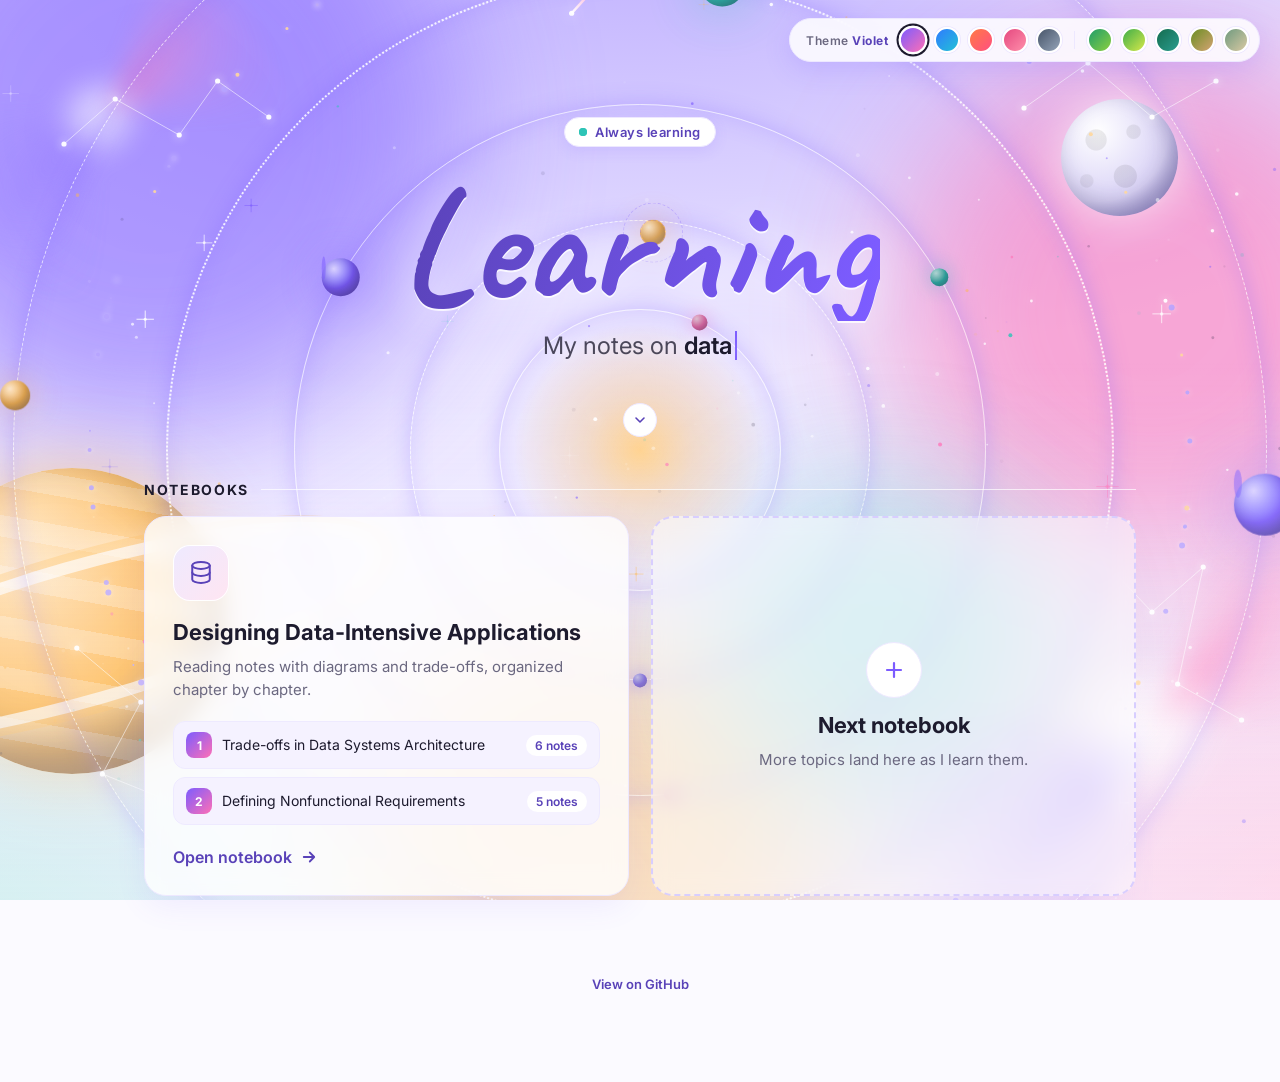
==== commit 43a34e9f: "Stronger space scene: tinted sky, galaxies, planets, belt, brighter stars" ====
--- a/docs/index.html
+++ b/docs/index.html
@@ -8,8 +8,8 @@
 <link rel="preconnect" href="https://fonts.googleapis.com">
 <link rel="preconnect" href="https://fonts.gstatic.com" crossorigin>
 <link rel="stylesheet" href="https://fonts.googleapis.com/css2?family=Caveat:wght@700&family=Inter:wght@400;500;600;700&display=swap">
-<link rel="stylesheet" href="assets/shared.css?v=3">
-<script src="assets/shared.js?v=3"></script>
+<link rel="stylesheet" href="assets/shared.css?v=4">
+<script src="assets/shared.js?v=4"></script>
 <style>
   .wrap{max-width:1040px;margin:0 auto;padding:13vh 24px 10vh}
   .hero{text-align:center;display:flex;flex-direction:column;align-items:center}
@@ -21,10 +21,11 @@
   @keyframes ping{to{transform:scale(3.2);opacity:0}}
 
   h1{font-family:Caveat,cursive;font-weight:700;font-size:clamp(72px,15vw,160px);line-height:.95;margin:22px 0 10px;
-    background:linear-gradient(100deg,var(--a1),var(--a2),var(--a3),var(--a1));
-    background-size:300% 100%;-webkit-background-clip:text;background-clip:text;color:transparent;animation:shine 8s linear infinite}
+    background:linear-gradient(100deg,var(--a1-ink),var(--a1),var(--a2),var(--a1-ink));
+    background-size:300% 100%;-webkit-background-clip:text;background-clip:text;color:transparent;animation:shine 8s linear infinite;
+    filter:drop-shadow(0 2px 0 #ffffffcc) drop-shadow(0 6px 22px #ffffff99)}
   @keyframes shine{to{background-position:300% 0}}
-  .sub{font-size:clamp(18px,2.6vw,24px);color:var(--muted);min-height:1.6em}
+  .sub{font-size:clamp(18px,2.6vw,24px);color:color-mix(in srgb,var(--ink) 78%,transparent);min-height:1.6em;text-shadow:0 1px 12px #ffffffaa}
   .sub b{color:var(--ink);font-weight:600;border-right:2px solid var(--a1);padding-right:3px;animation:blink 1s steps(1) infinite}
   @keyframes blink{50%{border-color:transparent}}
   .scroll-hint{margin-top:34px;display:grid;place-items:center;width:34px;height:34px;border-radius:50%;
@@ -32,8 +33,8 @@
   @keyframes bob{50%{transform:translateY(8px)}}
 
   .section-title{display:flex;align-items:center;gap:12px;margin:44px 0 18px;font-size:14px;font-weight:700;
-    letter-spacing:.12em;text-transform:uppercase;color:var(--muted)}
-  .section-title::after{content:"";flex:1;height:1px;background:var(--line)}
+    letter-spacing:.12em;text-transform:uppercase;color:var(--ink);text-shadow:0 1px 10px #ffffffaa}
+  .section-title::after{content:"";flex:1;height:1px;background:#ffffffb0}
 
   .grid{display:grid;grid-template-columns:repeat(auto-fit,minmax(300px,1fr));gap:22px}
   .card{--mx:50%;--my:50%;position:relative;display:block;text-decoration:none;color:inherit;padding:28px;border-radius:22px;
@@ -74,7 +75,7 @@
     color:var(--a1);background:#fff;border:1px solid var(--line);animation:bob 3s ease-in-out infinite}
   .plus svg{width:24px;height:24px}
 
-  footer{margin-top:80px;text-align:center;color:var(--muted);font-size:13px}
+  footer{margin-top:80px;text-align:center;color:var(--ink);font-size:13px;text-shadow:0 1px 10px #ffffffaa}
   footer a{color:var(--a1-ink);text-decoration:none;font-weight:600}
   footer a:hover{text-decoration:underline}
 </style>
--- a/docs/assets/shared.css
+++ b/docs/assets/shared.css
@@ -37,8 +37,12 @@
 
 /* ---------- space background ---------- */
 .space{position:fixed;inset:0;z-index:-1;overflow:hidden;pointer-events:none;
-  background-image:radial-gradient(color-mix(in srgb,var(--a1) 18%,white) 1px,transparent 1px);background-size:30px 30px}
-.space .blob{position:absolute;border-radius:50%;filter:blur(80px);opacity:.5;will-change:transform}
+  background:
+    radial-gradient(120% 75% at 50% -5%,color-mix(in srgb,var(--a1) 46%,white) 0,transparent 62%),
+    radial-gradient(85% 70% at 105% 100%,color-mix(in srgb,var(--a2) 40%,white) 0,transparent 62%),
+    radial-gradient(75% 60% at -5% 105%,color-mix(in srgb,var(--a4) 34%,white) 0,transparent 62%),
+    color-mix(in srgb,var(--a1) 14%,white)}
+.space .blob{position:absolute;border-radius:50%;filter:blur(70px);opacity:.55;will-change:transform}
 .space .b1{width:48vw;height:48vw;left:-12vw;top:-14vw;background:var(--a1);animation:drift1 20s ease-in-out infinite alternate}
 .space .b2{width:40vw;height:40vw;right:-10vw;top:6vh;background:var(--a2);animation:drift2 24s ease-in-out infinite alternate}
 .space .b3{width:36vw;height:36vw;left:28vw;bottom:-16vw;background:var(--a3);animation:drift3 22s ease-in-out infinite alternate}
@@ -46,14 +50,14 @@
 @keyframes drift1{to{transform:translate(8vw,6vh) scale(1.15)}}
 @keyframes drift2{to{transform:translate(-9vw,10vh) scale(.9)}}
 @keyframes drift3{to{transform:translate(-6vw,-9vh) scale(1.2)}}
-.space .veil{position:absolute;inset:0;background:linear-gradient(color-mix(in srgb,var(--bg) 22%,transparent),color-mix(in srgb,var(--bg) 46%,transparent))}
+.space .veil{position:absolute;inset:0;background:linear-gradient(transparent 40%,color-mix(in srgb,var(--bg) 38%,transparent))}
 .space canvas{position:absolute;inset:0;width:100%;height:100%}
 
 /* big orbiting solar system, centered behind the page */
 .cosmos{--s:max(100vw,100vh);position:absolute;left:50%;top:50%;width:var(--s);height:var(--s);
   margin:calc(var(--s)/-2) 0 0 calc(var(--s)/-2);will-change:transform}
 .cosmos *{position:absolute}
-.cosmos .sun{left:50%;top:50%;width:calc(var(--s)*.13);height:calc(var(--s)*.13);margin:calc(var(--s)*-.065);border-radius:50%;
+.cosmos .sun{left:50%;top:50%;width:calc(var(--s)*.2);height:calc(var(--s)*.2);margin:calc(var(--s)*-.1);border-radius:50%;
   background:radial-gradient(circle,color-mix(in srgb,var(--a3) 65%,white) 0,color-mix(in srgb,var(--a3) 30%,transparent) 30%,transparent 70%);
   animation:breathe 8s ease-in-out infinite}
 .cosmos .sun::after{content:"";left:36%;top:36%;width:28%;height:28%;border-radius:50%;
@@ -63,20 +67,23 @@
 
 .cosmos .ring{--rad:calc(var(--s)*var(--k));left:50%;top:50%;width:calc(var(--rad)*2);height:calc(var(--rad)*2);
   margin:calc(var(--rad)*-1) 0 0 calc(var(--rad)*-1);border-radius:50%;
-  border:1.5px solid color-mix(in srgb,var(--a1) 34%,transparent);animation:spin var(--dur) linear infinite}
-.cosmos .ring.dash{border-style:dashed;border-color:color-mix(in srgb,var(--a2) 48%,transparent)}
-.cosmos .ring.dots{border-style:dotted;border-width:2px;border-color:color-mix(in srgb,var(--a1) 42%,transparent)}
+  border:1.5px solid #ffffff99;box-shadow:0 0 22px color-mix(in srgb,var(--a1) 30%,transparent),inset 0 0 22px color-mix(in srgb,var(--a1) 18%,transparent);animation:spin var(--dur) linear infinite}
+.cosmos .ring.dash{border-style:dashed;border-color:#ffffffb3}
+.cosmos .ring.dots{border-style:dotted;border-width:2.5px;border-color:#ffffffd9}
+.cosmos .ring.belt{border:0;box-shadow:none}
 .cosmos .ring.rev{animation-direction:reverse}
 
 .cosmos .n{left:50%;top:50%;width:0;height:0;transform:rotate(var(--a)) translateY(calc(var(--rad)*-1))}
 .cosmos .pl{left:calc(var(--sz)/-2);top:calc(var(--sz)/-2);width:var(--sz);height:var(--sz);border-radius:50%;
   rotate:calc(var(--a)*-1);animation:spin var(--dur) linear infinite reverse;
   background:radial-gradient(circle at 32% 28%,color-mix(in srgb,var(--c) 28%,#fff) 0,var(--c) 52%,color-mix(in srgb,var(--c) 68%,#2a2540) 100%);
-  box-shadow:0 0 calc(var(--sz)*.9) color-mix(in srgb,var(--c) 32%,transparent);opacity:.92}
+  box-shadow:0 0 calc(var(--sz)*1.1) color-mix(in srgb,var(--c) 45%,transparent),inset -4px -6px 14px #2a254055;opacity:1}
 .cosmos .ring.rev .pl{animation-direction:normal}
 .cosmos .pl.sat::after{content:"";left:-55%;top:32%;width:210%;height:36%;border-radius:50%;rotate:-18deg;
   border:max(2px,calc(var(--sz)*.07)) solid color-mix(in srgb,var(--c) 50%,transparent)}
-.cosmos .pl.hollow{background:transparent;box-shadow:none;border:2px solid color-mix(in srgb,var(--c) 70%,transparent);opacity:.8}
+.cosmos .pl.hollow{background:transparent;box-shadow:none;border:2px solid #fffffff0;opacity:.9}
+.cosmos .pl.rock{background:color-mix(in srgb,var(--c) 55%,#fff);box-shadow:0 0 6px #ffffffa0;opacity:.9}
+.cosmos .pl.banded::before{content:"";inset:0;border-radius:50%;background:repeating-linear-gradient(12deg,#ffffff47 0 7%,transparent 7% 15%)}
 .cosmos .moon{inset:-75%;border-radius:50%;border:1px dashed color-mix(in srgb,var(--a1) 30%,transparent);animation:spin 11s linear infinite}
 .cosmos .moon::after{content:"";left:50%;top:0;width:calc(var(--sz)*.3);height:calc(var(--sz)*.3);margin:calc(var(--sz)*-.15) 0 0 calc(var(--sz)*-.15);
   border-radius:50%;background:var(--a1);box-shadow:0 0 12px color-mix(in srgb,var(--a1) 60%,transparent)}
@@ -111,3 +118,26 @@
   *,*::before,*::after{animation:none!important;transition:none!important}
   .reveal{opacity:1;transform:none}
 }
+
+/* ---------- big space scenery ---------- */
+.space .galaxy{position:absolute;border-radius:50%;filter:blur(10px);animation:spin 150s linear infinite;
+  background:conic-gradient(from 0deg,transparent 0 5%,color-mix(in srgb,var(--a2) 85%,#fff) 12%,transparent 26%,transparent 50%,color-mix(in srgb,var(--a1) 80%,#fff) 62%,transparent 78%);
+  -webkit-mask:radial-gradient(circle,#000 0,#000 8%,transparent 66%);mask:radial-gradient(circle,#000 0,#000 8%,transparent 66%);opacity:.8}
+.space .galaxy::after{content:"";position:absolute;left:38%;top:38%;width:24%;height:24%;border-radius:50%;
+  background:radial-gradient(circle,#fff 0,#ffffffb0 25%,transparent 70%)}
+.space .g1{width:78vmin;height:78vmin;right:-24vmin;bottom:-20vmin}
+.space .g2{width:46vmin;height:46vmin;left:-12vmin;top:-10vmin;animation-direction:reverse;animation-duration:110s;opacity:.65}
+
+.space .giant{position:absolute;left:-9vmin;bottom:14vh;width:34vmin;height:34vmin;border-radius:50%;
+  background:repeating-linear-gradient(10deg,#ffffff40 0 6%,transparent 6% 14%),
+    radial-gradient(circle at 32% 28%,color-mix(in srgb,var(--a3) 35%,#fff) 0,var(--a3) 52%,color-mix(in srgb,var(--a3) 62%,#2a2540) 100%);
+  box-shadow:0 0 70px color-mix(in srgb,var(--a3) 50%,transparent),inset -18px -22px 50px #2a254066;animation:floaty 15s ease-in-out infinite}
+.space .giant::after{content:"";position:absolute;left:-48%;top:30%;width:196%;height:40%;border-radius:50%;rotate:-16deg;
+  border:clamp(6px,1.4vmin,16px) solid #ffffffaa;box-shadow:0 0 0 clamp(4px,.9vmin,10px) color-mix(in srgb,var(--a3) 30%,transparent),0 0 40px #ffffff80}
+.space .lune{position:absolute;right:8vw;top:11vh;width:13vmin;height:13vmin;border-radius:50%;
+  background:radial-gradient(circle at 30% 35%,#00000014 0 9%,transparent 10%),radial-gradient(circle at 62% 28%,#00000012 0 6%,transparent 7%),
+    radial-gradient(circle at 55% 66%,#00000014 0 11%,transparent 12%),radial-gradient(circle at 22% 70%,#0000000f 0 5%,transparent 6%),
+    radial-gradient(circle at 32% 28%,#fff,color-mix(in srgb,var(--a1) 14%,#e9e6f5) 60%,color-mix(in srgb,var(--a1) 40%,#8a85a8));
+  box-shadow:0 0 50px #ffffffb0,inset -8px -10px 22px #2a254044;animation:floaty 11s ease-in-out infinite 1.5s}
+@keyframes floaty{50%{transform:translateY(-14px)}}
+@media (max-width:700px){.space .giant{left:-14vmin;bottom:6vh;width:42vmin;height:42vmin}.space .lune{right:4vw;top:15vh;width:16vmin;height:16vmin}}
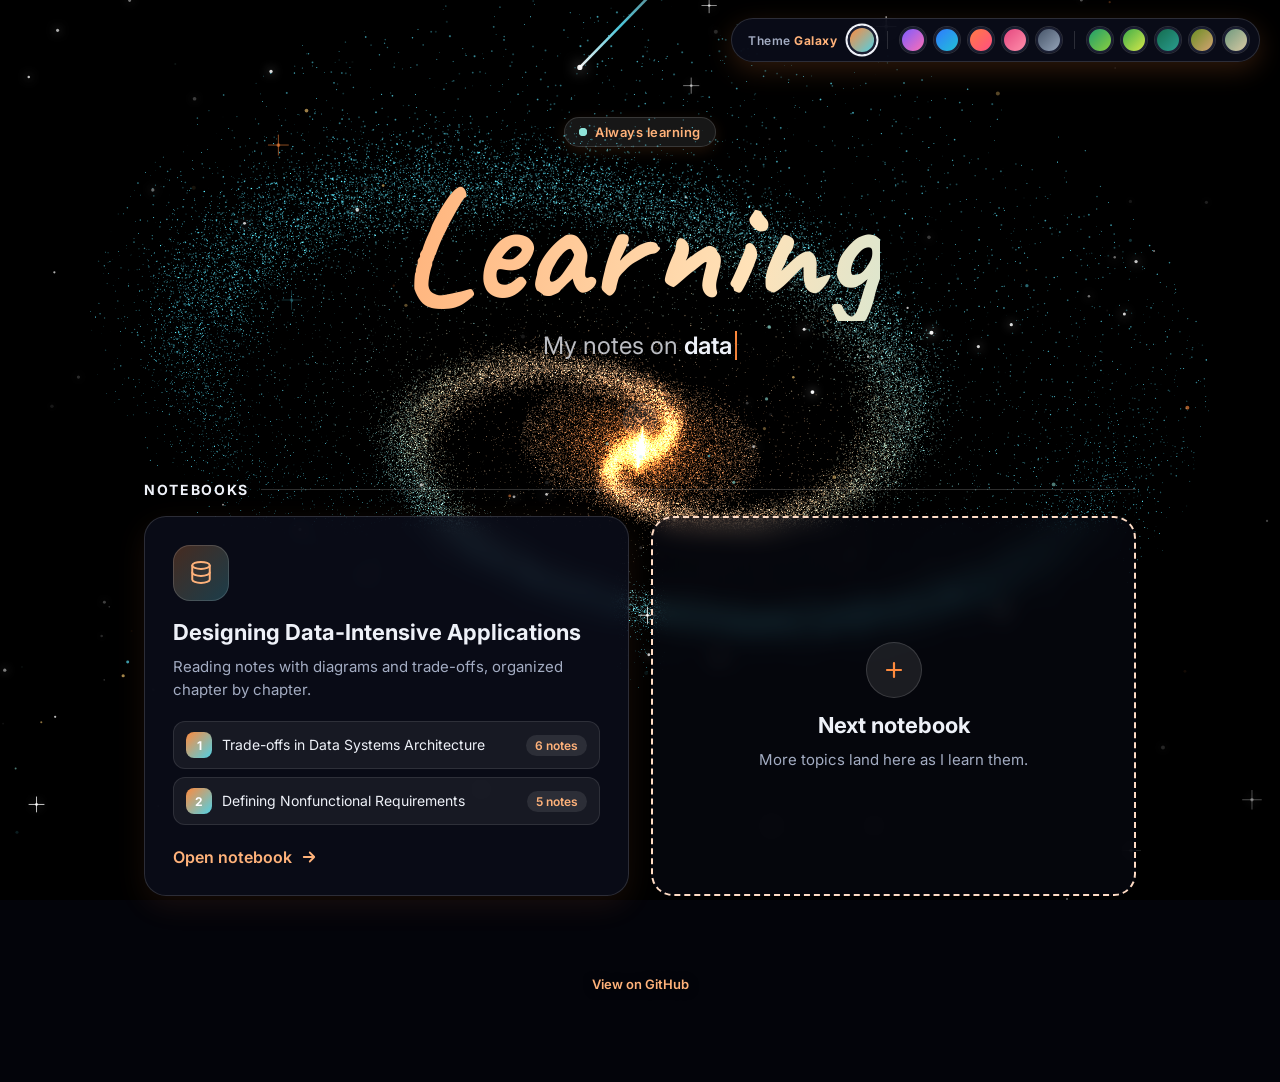
==== commit bfd248d8: "Add dark Galaxy theme with WebGL particle galaxy, make it the default" ====
--- a/docs/index.html
+++ b/docs/index.html
@@ -1,40 +1,40 @@
 <!DOCTYPE html>
-<html lang="en" data-theme="violet">
+<html lang="en" data-theme="galaxy">
 <head>
 <meta charset="UTF-8">
 <meta name="viewport" content="width=device-width, initial-scale=1">
-<meta name="color-scheme" content="light">
+<meta name="color-scheme" content="light dark">
 <title>Learning</title>
 <link rel="preconnect" href="https://fonts.googleapis.com">
 <link rel="preconnect" href="https://fonts.gstatic.com" crossorigin>
 <link rel="stylesheet" href="https://fonts.googleapis.com/css2?family=Caveat:wght@700&family=Inter:wght@400;500;600;700&display=swap">
-<link rel="stylesheet" href="assets/shared.css?v=4">
-<script src="assets/shared.js?v=4"></script>
+<link rel="stylesheet" href="assets/shared.css?v=5">
+<script src="assets/shared.js?v=5"></script>
 <style>
   .wrap{max-width:1040px;margin:0 auto;padding:13vh 24px 10vh}
   .hero{text-align:center;display:flex;flex-direction:column;align-items:center}
   .eyebrow{display:inline-flex;align-items:center;gap:8px;font-size:13px;font-weight:600;letter-spacing:.04em;
-    color:var(--a1-ink);background:#fff;border:1px solid var(--line);padding:6px 14px;border-radius:999px;
+    color:var(--a1-ink);background:var(--solid);border:1px solid var(--line);padding:6px 14px;border-radius:999px;
     box-shadow:0 4px 14px color-mix(in srgb,var(--a1) 12%,transparent)}
   .dot{width:8px;height:8px;border-radius:50%;background:var(--a4);position:relative}
   .dot::after{content:"";position:absolute;inset:0;border-radius:50%;background:var(--a4);animation:ping 1.8s ease-out infinite}
   @keyframes ping{to{transform:scale(3.2);opacity:0}}
 
   h1{font-family:Caveat,cursive;font-weight:700;font-size:clamp(72px,15vw,160px);line-height:.95;margin:22px 0 10px;
-    background:linear-gradient(100deg,var(--a1-ink),var(--a1),var(--a2),var(--a1-ink));
+    background:var(--title-grad);
     background-size:300% 100%;-webkit-background-clip:text;background-clip:text;color:transparent;animation:shine 8s linear infinite;
-    filter:drop-shadow(0 2px 0 #ffffffcc) drop-shadow(0 6px 22px #ffffff99)}
+    filter:var(--title-filter)}
   @keyframes shine{to{background-position:300% 0}}
-  .sub{font-size:clamp(18px,2.6vw,24px);color:color-mix(in srgb,var(--ink) 78%,transparent);min-height:1.6em;text-shadow:0 1px 12px #ffffffaa}
+  .sub{font-size:clamp(18px,2.6vw,24px);color:color-mix(in srgb,var(--ink) 78%,transparent);min-height:1.6em;text-shadow:0 1px 12px var(--glow)}
   .sub b{color:var(--ink);font-weight:600;border-right:2px solid var(--a1);padding-right:3px;animation:blink 1s steps(1) infinite}
   @keyframes blink{50%{border-color:transparent}}
   .scroll-hint{margin-top:34px;display:grid;place-items:center;width:34px;height:34px;border-radius:50%;
-    color:var(--a1-ink);background:#fff;border:1px solid var(--line);animation:bob 2.4s ease-in-out infinite}
+    color:var(--a1-ink);background:var(--solid);border:1px solid var(--line);animation:bob 2.4s ease-in-out infinite}
   @keyframes bob{50%{transform:translateY(8px)}}
 
   .section-title{display:flex;align-items:center;gap:12px;margin:44px 0 18px;font-size:14px;font-weight:700;
-    letter-spacing:.12em;text-transform:uppercase;color:var(--ink);text-shadow:0 1px 10px #ffffffaa}
-  .section-title::after{content:"";flex:1;height:1px;background:#ffffffb0}
+    letter-spacing:.12em;text-transform:uppercase;color:var(--ink);text-shadow:0 1px 10px var(--glow)}
+  .section-title::after{content:"";flex:1;height:1px;background:var(--rule-soft)}
 
   .grid{display:grid;grid-template-columns:repeat(auto-fit,minmax(300px,1fr));gap:22px}
   .card{--mx:50%;--my:50%;position:relative;display:block;text-decoration:none;color:inherit;padding:28px;border-radius:22px;
@@ -48,7 +48,7 @@
   .card:focus-visible{outline:3px solid var(--a1);outline-offset:3px}
 
   .icon{width:56px;height:56px;border-radius:17px;display:grid;place-items:center;margin-bottom:18px;color:var(--a1-ink);
-    background:linear-gradient(135deg,var(--tint2),color-mix(in srgb,var(--a2) 18%,white));box-shadow:inset 0 0 0 1px #fff;transition:transform .4s}
+    background:var(--icon-bg);box-shadow:inset 0 0 0 1px var(--line);transition:transform .4s}
   .icon svg{width:28px;height:28px}
   .card:hover .icon{transform:rotate(-8deg) scale(1.12)}
   .card h2{font-size:22px;line-height:1.25;margin-bottom:8px}
@@ -62,20 +62,20 @@
   .chapters .num{flex:none;width:26px;height:26px;border-radius:8px;display:grid;place-items:center;font-weight:700;font-size:12px;color:#fff;
     background:linear-gradient(135deg,var(--a1),var(--a2))}
   .chapters .t{flex:1;line-height:1.3}
-  .chapters .c{flex:none;font-size:12px;font-weight:600;color:var(--a1-ink);background:#fff;border-radius:999px;padding:3px 9px}
+  .chapters .c{flex:none;font-size:12px;font-weight:600;color:var(--a1-ink);background:var(--solid);border-radius:999px;padding:3px 9px}
 
   .cta{display:inline-flex;align-items:center;gap:8px;margin-top:22px;font-weight:600;color:var(--a1-ink)}
   .cta svg{transition:transform .25s}
   .card:hover .cta svg{transform:translateX(7px)}
 
-  .card.soon{border:2px dashed color-mix(in srgb,var(--a1) 30%,white);background:#ffffff80;box-shadow:none;display:grid;place-content:center;
+  .card.soon{border:2px dashed color-mix(in srgb,var(--a1) 30%,white);background:var(--card-soft);box-shadow:none;display:grid;place-content:center;
     text-align:center;min-height:240px;cursor:default}
   .card.soon:hover{transform:none;box-shadow:none}
   .plus{width:56px;height:56px;margin:0 auto 14px;border-radius:50%;display:grid;place-items:center;
-    color:var(--a1);background:#fff;border:1px solid var(--line);animation:bob 3s ease-in-out infinite}
+    color:var(--a1);background:var(--solid);border:1px solid var(--line);animation:bob 3s ease-in-out infinite}
   .plus svg{width:24px;height:24px}
 
-  footer{margin-top:80px;text-align:center;color:var(--ink);font-size:13px;text-shadow:0 1px 10px #ffffffaa}
+  footer{margin-top:80px;text-align:center;color:var(--ink);font-size:13px;text-shadow:0 1px 10px var(--glow)}
   footer a{color:var(--a1-ink);text-decoration:none;font-weight:600}
   footer a:hover{text-decoration:underline}
 </style>
--- a/docs/assets/shared.css
+++ b/docs/assets/shared.css
@@ -30,10 +30,17 @@
   --tint:color-mix(in srgb,var(--a1) 8%,white);
   --tint2:color-mix(in srgb,var(--a1) 13%,white);
   --card:#ffffffcc;
+  /* surface colors, switched by the dark Galaxy theme */
+  --solid:#fff; --glass-strong:#ffffffd9; --topbar:#ffffff66; --card-soft:#ffffff80;
+  --glow:#ffffffaa; --rule-soft:#ffffffb0; --swatch-ring:#fff;
+  --title-filter:drop-shadow(0 2px 0 #ffffffcc) drop-shadow(0 6px 22px #ffffff99);
+  --title-grad:linear-gradient(100deg,var(--a1-ink),var(--a1),var(--a2),var(--a1-ink));
+  --icon-bg:linear-gradient(135deg,var(--tint2),color-mix(in srgb,var(--a2) 18%,white));
 }
 *{box-sizing:border-box;margin:0}
 html{scroll-behavior:smooth}
-body{font-family:Inter,system-ui,sans-serif;color:var(--ink);background:var(--bg);min-height:100vh;overflow-x:hidden;position:relative}
+body{font-family:Inter,system-ui,sans-serif;color:var(--ink);background:var(--bg);min-height:100vh;overflow-x:hidden;position:relative;
+  transition:background-color .6s ease,color .6s ease}
 
 /* ---------- space background ---------- */
 .space{position:fixed;inset:0;z-index:-1;overflow:hidden;pointer-events:none;
@@ -90,14 +97,14 @@
 
 /* ---------- theme picker ---------- */
 .themes{position:fixed;top:18px;right:20px;z-index:40;display:flex;align-items:center;gap:12px;padding:8px 10px 8px 16px;
-  background:#ffffffd9;backdrop-filter:blur(12px);border:1px solid var(--line);border-radius:999px;
+  background:var(--glass-strong);backdrop-filter:blur(12px);border:1px solid var(--line);border-radius:999px;
   box-shadow:0 8px 26px color-mix(in srgb,var(--a1) 18%,transparent);animation:slideDown .8s cubic-bezier(.2,.8,.2,1) both .2s}
 @keyframes slideDown{from{opacity:0;transform:translateY(-18px)}}
 .themes-label{font-size:12px;font-weight:600;color:var(--muted);letter-spacing:.04em;min-width:58px}
 .themes-label b{color:var(--a1-ink);font-weight:700}
 .swatches{display:flex;align-items:center;gap:8px}
 .sw-sep{width:1px;height:18px;background:var(--line);margin:0 4px}
-.swatch{--s1:#7c5cff;--s2:#ff6fb5;width:26px;height:26px;border-radius:50%;border:2px solid #fff;cursor:pointer;padding:0;
+.swatch{--s1:#7c5cff;--s2:#ff6fb5;width:26px;height:26px;border-radius:50%;border:2px solid var(--swatch-ring);cursor:pointer;padding:0;
   background:linear-gradient(135deg,var(--s1),var(--s2));box-shadow:0 0 0 1px var(--line);
   transition:transform .2s cubic-bezier(.2,.8,.2,1),box-shadow .2s}
 .swatch:hover{transform:scale(1.18)}
@@ -141,3 +148,25 @@
   box-shadow:0 0 50px #ffffffb0,inset -8px -10px 22px #2a254044;animation:floaty 11s ease-in-out infinite 1.5s}
 @keyframes floaty{50%{transform:translateY(-14px)}}
 @media (max-width:700px){.space .giant{left:-14vmin;bottom:6vh;width:42vmin;height:42vmin}.space .lune{right:4vw;top:15vh;width:16vmin;height:16vmin}}
+
+/* ---------- Galaxy theme (dark): particle spiral galaxy on black ---------- */
+html[data-theme="galaxy"]{
+  color-scheme:dark;
+  --a1:#ff8a3d;--a2:#4fd1e6;--a3:#f2c46d;--a4:#8fe3d8;
+  --a1-ink:#ffb27a;
+  --ink:#eef1f8;--muted:#a3acc2;
+  --bg:#03040a;--line:#ffffff24;--tint:#ffffff0f;--tint2:#ffffff1a;
+  --card:#0e1120b3;--solid:#ffffff17;--glass-strong:#0b0e1cd9;--topbar:#05060fa6;--card-soft:#0e112066;
+  --glow:#000000b3;--rule-soft:#ffffff2e;--swatch-ring:#1b1f33;--title-filter:none;
+  --title-grad:linear-gradient(100deg,#ffb27a,#ffe2b8,#a6edf2,#4fd1e6,#ffb27a);
+  --icon-bg:linear-gradient(135deg,#ff8a3d40,#4fd1e640);
+}
+.space #galaxy{position:absolute;inset:0;width:100%;height:100%;display:none}
+html[data-theme="galaxy"] .space{background:radial-gradient(70% 55% at 50% 56%,#0a0e1d 0,#030409 62%,#000 100%)}
+html[data-theme="galaxy"] .space #galaxy{display:block}
+html[data-theme="galaxy"] .space .blob,
+html[data-theme="galaxy"] .space .galaxy,
+html[data-theme="galaxy"] .space .giant,
+html[data-theme="galaxy"] .space .lune,
+html[data-theme="galaxy"] .space .cosmos,
+html[data-theme="galaxy"] .space .veil{display:none}
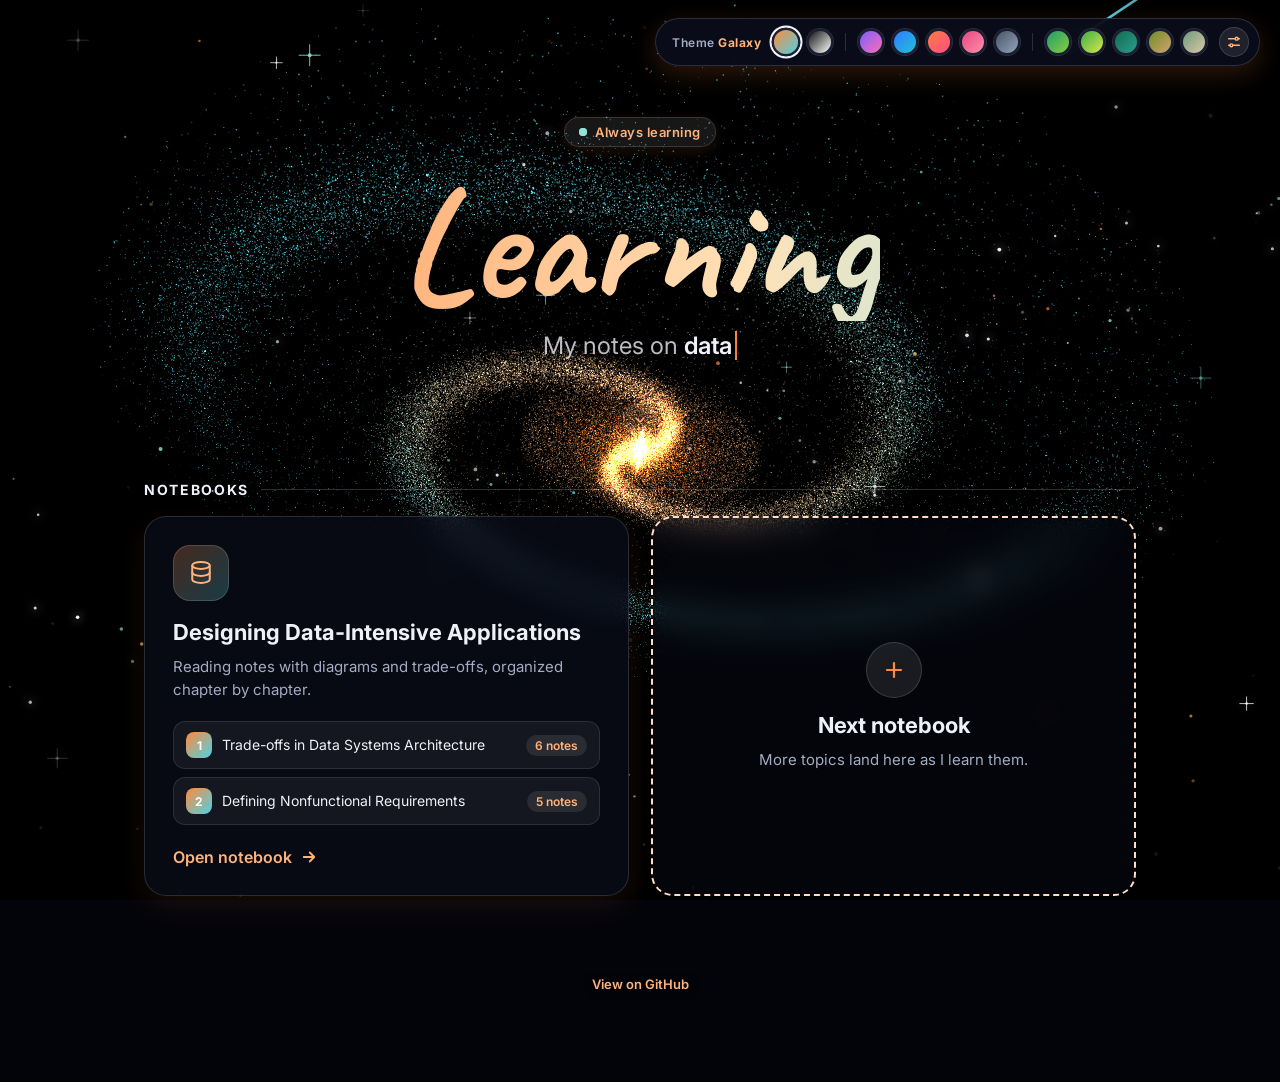
==== commit 14647030: "Sticks background, transparency slider, dark-glass notes for dark themes" ====
--- a/docs/index.html
+++ b/docs/index.html
@@ -8,8 +8,8 @@
 <link rel="preconnect" href="https://fonts.googleapis.com">
 <link rel="preconnect" href="https://fonts.gstatic.com" crossorigin>
 <link rel="stylesheet" href="https://fonts.googleapis.com/css2?family=Caveat:wght@700&family=Inter:wght@400;500;600;700&display=swap">
-<link rel="stylesheet" href="assets/shared.css?v=5">
-<script src="assets/shared.js?v=5"></script>
+<link rel="stylesheet" href="assets/shared.css?v=7">
+<script src="assets/shared.js?v=6"></script>
 <style>
   .wrap{max-width:1040px;margin:0 auto;padding:13vh 24px 10vh}
   .hero{text-align:center;display:flex;flex-direction:column;align-items:center}
@@ -38,7 +38,7 @@
 
   .grid{display:grid;grid-template-columns:repeat(auto-fit,minmax(300px,1fr));gap:22px}
   .card{--mx:50%;--my:50%;position:relative;display:block;text-decoration:none;color:inherit;padding:28px;border-radius:22px;
-    background:var(--card);backdrop-filter:blur(10px);border:1px solid var(--line);
+    background:var(--card);backdrop-filter:blur(calc(12px - var(--t) * 8px));border:1px solid var(--line);
     box-shadow:0 10px 30px color-mix(in srgb,var(--a1) 9%,transparent);overflow:hidden;
     transition:transform .25s cubic-bezier(.2,.8,.2,1),box-shadow .25s,border-color .25s}
   .card::before{content:"";position:absolute;inset:0;pointer-events:none;opacity:0;transition:opacity .25s;
--- a/docs/assets/shared.css
+++ b/docs/assets/shared.css
@@ -29,9 +29,15 @@
   --line:color-mix(in srgb,var(--a1) 14%,white);
   --tint:color-mix(in srgb,var(--a1) 8%,white);
   --tint2:color-mix(in srgb,var(--a1) 13%,white);
-  --card:#ffffffcc;
-  /* surface colors, switched by the dark Galaxy theme */
-  --solid:#fff; --glass-strong:#ffffffd9; --topbar:#ffffff66; --card-soft:#ffffff80;
+  /* surfaces: a base color plus an opacity that the transparency slider (--t, 0..1) lowers */
+  --t:0;
+  --surf:#ffffff; --k-card:80%; --k-strong:85%; --k-top:40%; --k-soft:50%;
+  --card:color-mix(in srgb,var(--surf) calc(var(--k-card) * (1 - var(--t) * .8)),transparent);
+  --glass-strong:color-mix(in srgb,var(--surf) calc(var(--k-strong) * (1 - var(--t) * .8)),transparent);
+  --topbar:color-mix(in srgb,var(--surf) calc(var(--k-top) * (1 - var(--t) * .8)),transparent);
+  --card-soft:color-mix(in srgb,var(--surf) calc(var(--k-soft) * (1 - var(--t) * .8)),transparent);
+  --pill:color-mix(in srgb,var(--surf) 88%,transparent);
+  --solid:#fff;
   --glow:#ffffffaa; --rule-soft:#ffffffb0; --swatch-ring:#fff;
   --title-filter:drop-shadow(0 2px 0 #ffffffcc) drop-shadow(0 6px 22px #ffffff99);
   --title-grad:linear-gradient(100deg,var(--a1-ink),var(--a1),var(--a2),var(--a1-ink));
@@ -97,7 +103,7 @@
 
 /* ---------- theme picker ---------- */
 .themes{position:fixed;top:18px;right:20px;z-index:40;display:flex;align-items:center;gap:12px;padding:8px 10px 8px 16px;
-  background:var(--glass-strong);backdrop-filter:blur(12px);border:1px solid var(--line);border-radius:999px;
+  background:var(--pill);backdrop-filter:blur(12px);border:1px solid var(--line);border-radius:999px;
   box-shadow:0 8px 26px color-mix(in srgb,var(--a1) 18%,transparent);animation:slideDown .8s cubic-bezier(.2,.8,.2,1) both .2s}
 @keyframes slideDown{from{opacity:0;transform:translateY(-18px)}}
 .themes-label{font-size:12px;font-weight:600;color:var(--muted);letter-spacing:.04em;min-width:58px}
@@ -149,24 +155,49 @@
 @keyframes floaty{50%{transform:translateY(-14px)}}
 @media (max-width:700px){.space .giant{left:-14vmin;bottom:6vh;width:42vmin;height:42vmin}.space .lune{right:4vw;top:15vh;width:16vmin;height:16vmin}}
 
-/* ---------- Galaxy theme (dark): particle spiral galaxy on black ---------- */
+/* ---------- dark themes: Galaxy (particle spiral) and Sticks (moving white sticks) ---------- */
+html[data-theme="galaxy"],html[data-theme="sticks"]{
+  color-scheme:dark;
+  --ink:#eef1f8;--muted:#a3acc2;
+  --bg:#03040a;--line:#ffffff24;--tint:#ffffff0f;--tint2:#ffffff1a;
+  --surf:#0b0e1c;--k-card:70%;--k-strong:85%;--k-top:65%;--k-soft:40%;--solid:#ffffff17;
+  --glow:#000000b3;--rule-soft:#ffffff2e;--swatch-ring:#1b1f33;--title-filter:none;
+}
 html[data-theme="galaxy"]{
-  color-scheme:dark;
   --a1:#ff8a3d;--a2:#4fd1e6;--a3:#f2c46d;--a4:#8fe3d8;
   --a1-ink:#ffb27a;
-  --ink:#eef1f8;--muted:#a3acc2;
-  --bg:#03040a;--line:#ffffff24;--tint:#ffffff0f;--tint2:#ffffff1a;
-  --card:#0e1120b3;--solid:#ffffff17;--glass-strong:#0b0e1cd9;--topbar:#05060fa6;--card-soft:#0e112066;
-  --glow:#000000b3;--rule-soft:#ffffff2e;--swatch-ring:#1b1f33;--title-filter:none;
   --title-grad:linear-gradient(100deg,#ffb27a,#ffe2b8,#a6edf2,#4fd1e6,#ffb27a);
   --icon-bg:linear-gradient(135deg,#ff8a3d40,#4fd1e640);
 }
+html[data-theme="sticks"]{
+  --a1:#dfe6f5;--a2:#8fa3c8;--a3:#ffffff;--a4:#7cc7ff;
+  --a1-ink:#f1f5ff;
+  --title-grad:linear-gradient(100deg,#ffffff,#b9c6e4,#ffffff,#7cc7ff,#ffffff);
+  --icon-bg:linear-gradient(135deg,#ffffff26,#7cc7ff30);
+}
 .space #galaxy{position:absolute;inset:0;width:100%;height:100%;display:none}
 html[data-theme="galaxy"] .space{background:radial-gradient(70% 55% at 50% 56%,#0a0e1d 0,#030409 62%,#000 100%)}
+html[data-theme="sticks"] .space{background:#000}
 html[data-theme="galaxy"] .space #galaxy{display:block}
-html[data-theme="galaxy"] .space .blob,
-html[data-theme="galaxy"] .space .galaxy,
-html[data-theme="galaxy"] .space .giant,
-html[data-theme="galaxy"] .space .lune,
-html[data-theme="galaxy"] .space .cosmos,
-html[data-theme="galaxy"] .space .veil{display:none}
+html[data-theme="galaxy"] .space .blob,html[data-theme="sticks"] .space .blob,
+html[data-theme="galaxy"] .space .galaxy,html[data-theme="sticks"] .space .galaxy,
+html[data-theme="galaxy"] .space .giant,html[data-theme="sticks"] .space .giant,
+html[data-theme="galaxy"] .space .lune,html[data-theme="sticks"] .space .lune,
+html[data-theme="galaxy"] .space .cosmos,html[data-theme="sticks"] .space .cosmos,
+html[data-theme="galaxy"] .space .veil,html[data-theme="sticks"] .space .veil{display:none}
+
+/* ---------- appearance panel (transparency slider) ---------- */
+.themes-more{flex:none;width:30px;height:30px;border-radius:50%;border:1px solid var(--line);background:var(--solid);color:var(--a1-ink);
+  display:grid;place-items:center;cursor:pointer;padding:0;transition:transform .2s,background .2s}
+.themes-more:hover{transform:rotate(30deg) scale(1.08)}
+.themes-more:focus-visible{outline:3px solid var(--a1);outline-offset:3px}
+.themes-more svg{width:16px;height:16px}
+.themes-panel{position:absolute;right:0;top:calc(100% + 10px);width:min(320px,86vw);padding:16px 18px 14px;border-radius:18px;
+  background:color-mix(in srgb,var(--surf) 95%,transparent);backdrop-filter:blur(16px);border:1px solid var(--line);box-shadow:0 20px 44px #00000030;
+  opacity:0;transform:translateY(-8px);pointer-events:none;transition:opacity .2s,transform .2s;color:var(--ink)}
+.themes-panel.open{opacity:1;transform:none;pointer-events:auto}
+.themes-panel label{display:flex;justify-content:space-between;align-items:center;font-size:13px;font-weight:600}
+.themes-panel output{font-variant-numeric:tabular-nums;color:var(--a1-ink)}
+.themes-panel input[type=range]{width:100%;margin:12px 0 6px;accent-color:var(--a1);cursor:pointer}
+.themes-panel .hint{font-size:12px;line-height:1.45;color:var(--muted)}
+.themes-panel .reset{margin-top:10px;font:inherit;font-size:12px;font-weight:600;color:var(--a1-ink);background:none;border:0;padding:0;cursor:pointer;text-decoration:underline}
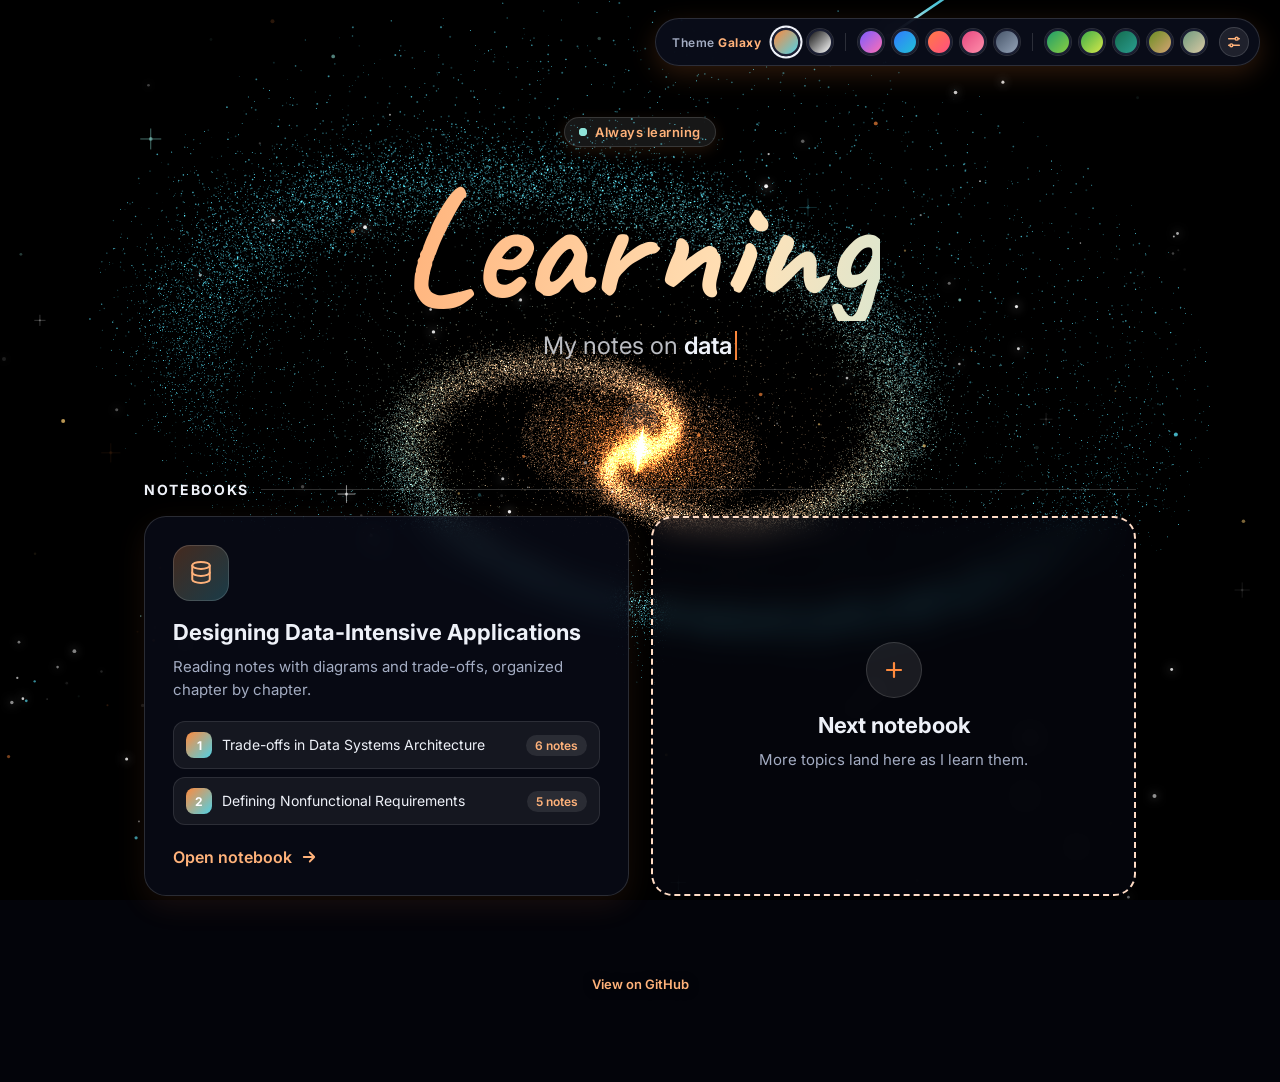
==== commit 53b8828c: "Sticks: orbit around the center on concentric rings" ====
--- a/docs/index.html
+++ b/docs/index.html
@@ -8,7 +8,7 @@
 <link rel="preconnect" href="https://fonts.googleapis.com">
 <link rel="preconnect" href="https://fonts.gstatic.com" crossorigin>
 <link rel="stylesheet" href="https://fonts.googleapis.com/css2?family=Caveat:wght@700&family=Inter:wght@400;500;600;700&display=swap">
-<link rel="stylesheet" href="assets/shared.css?v=7">
+<link rel="stylesheet" href="assets/shared.css?v=8">
 <script src="assets/shared.js?v=6"></script>
 <style>
   .wrap{max-width:1040px;margin:0 auto;padding:13vh 24px 10vh}
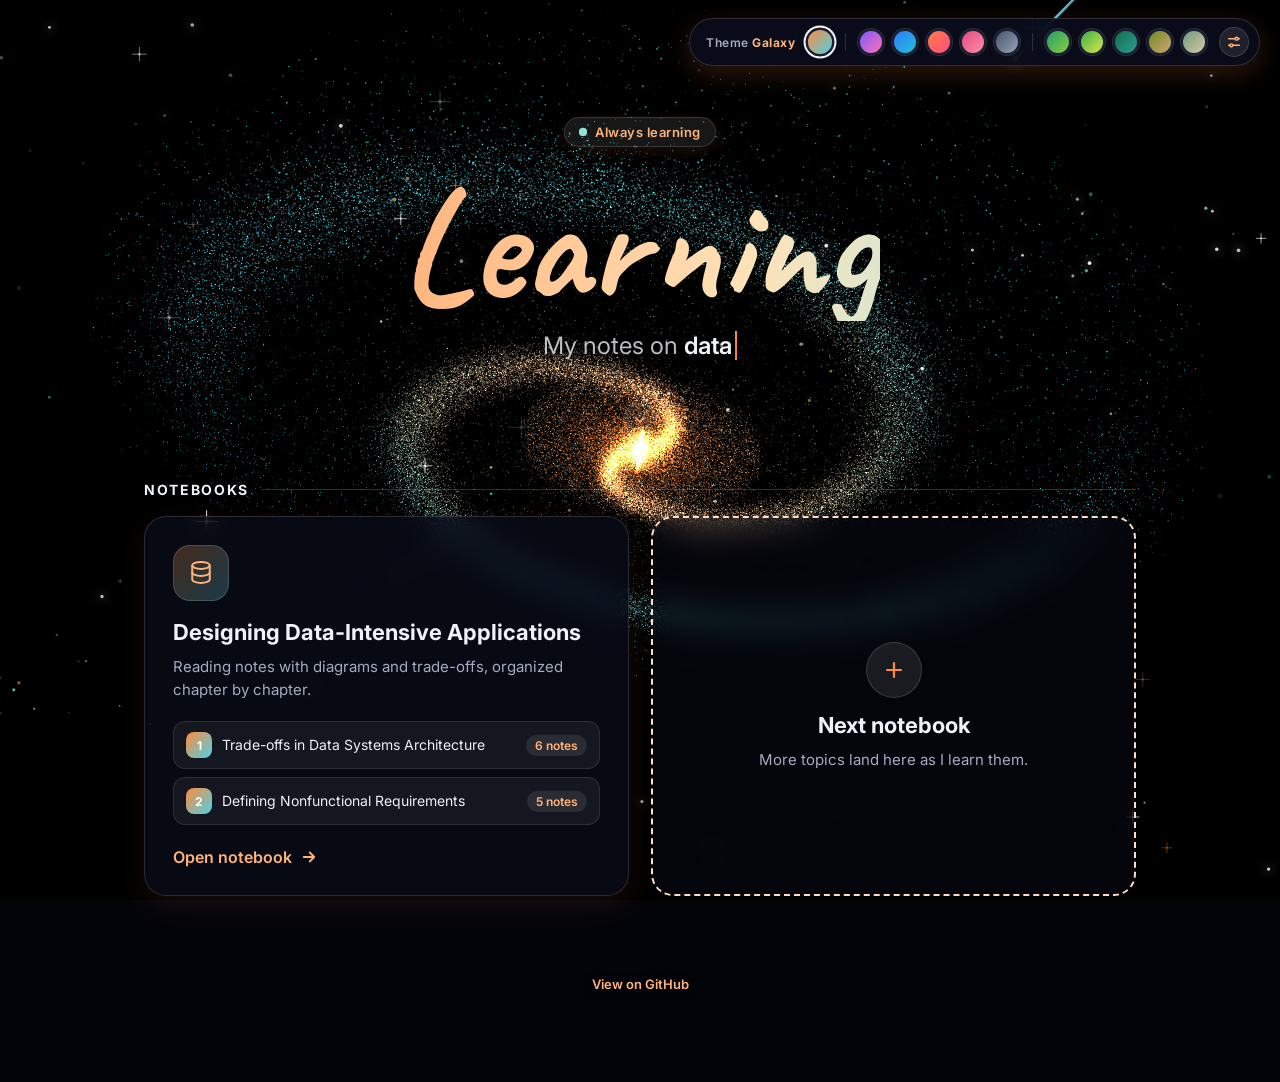
==== commit 2edec4c2: "Remove Sticks theme, keep transparency slider" ====
--- a/docs/index.html
+++ b/docs/index.html
@@ -8,7 +8,7 @@
 <link rel="preconnect" href="https://fonts.googleapis.com">
 <link rel="preconnect" href="https://fonts.gstatic.com" crossorigin>
 <link rel="stylesheet" href="https://fonts.googleapis.com/css2?family=Caveat:wght@700&family=Inter:wght@400;500;600;700&display=swap">
-<link rel="stylesheet" href="assets/shared.css?v=8">
+<link rel="stylesheet" href="assets/shared.css?v=9">
 <script src="assets/shared.js?v=6"></script>
 <style>
   .wrap{max-width:1040px;margin:0 auto;padding:13vh 24px 10vh}
--- a/docs/assets/shared.css
+++ b/docs/assets/shared.css
@@ -155,36 +155,27 @@
 @keyframes floaty{50%{transform:translateY(-14px)}}
 @media (max-width:700px){.space .giant{left:-14vmin;bottom:6vh;width:42vmin;height:42vmin}.space .lune{right:4vw;top:15vh;width:16vmin;height:16vmin}}
 
-/* ---------- dark themes: Galaxy (particle spiral) and Sticks (moving white sticks) ---------- */
-html[data-theme="galaxy"],html[data-theme="sticks"]{
+/* ---------- Galaxy theme (dark): particle spiral galaxy on black ---------- */
+html[data-theme="galaxy"]{
   color-scheme:dark;
+  --a1:#ff8a3d;--a2:#4fd1e6;--a3:#f2c46d;--a4:#8fe3d8;
+  --a1-ink:#ffb27a;
   --ink:#eef1f8;--muted:#a3acc2;
   --bg:#03040a;--line:#ffffff24;--tint:#ffffff0f;--tint2:#ffffff1a;
   --surf:#0b0e1c;--k-card:70%;--k-strong:85%;--k-top:65%;--k-soft:40%;--solid:#ffffff17;
   --glow:#000000b3;--rule-soft:#ffffff2e;--swatch-ring:#1b1f33;--title-filter:none;
-}
-html[data-theme="galaxy"]{
-  --a1:#ff8a3d;--a2:#4fd1e6;--a3:#f2c46d;--a4:#8fe3d8;
-  --a1-ink:#ffb27a;
   --title-grad:linear-gradient(100deg,#ffb27a,#ffe2b8,#a6edf2,#4fd1e6,#ffb27a);
   --icon-bg:linear-gradient(135deg,#ff8a3d40,#4fd1e640);
 }
-html[data-theme="sticks"]{
-  --a1:#dfe6f5;--a2:#8fa3c8;--a3:#ffffff;--a4:#7cc7ff;
-  --a1-ink:#f1f5ff;
-  --title-grad:linear-gradient(100deg,#ffffff,#b9c6e4,#ffffff,#7cc7ff,#ffffff);
-  --icon-bg:linear-gradient(135deg,#ffffff26,#7cc7ff30);
-}
 .space #galaxy{position:absolute;inset:0;width:100%;height:100%;display:none}
 html[data-theme="galaxy"] .space{background:radial-gradient(70% 55% at 50% 56%,#0a0e1d 0,#030409 62%,#000 100%)}
-html[data-theme="sticks"] .space{background:#000}
 html[data-theme="galaxy"] .space #galaxy{display:block}
-html[data-theme="galaxy"] .space .blob,html[data-theme="sticks"] .space .blob,
-html[data-theme="galaxy"] .space .galaxy,html[data-theme="sticks"] .space .galaxy,
-html[data-theme="galaxy"] .space .giant,html[data-theme="sticks"] .space .giant,
-html[data-theme="galaxy"] .space .lune,html[data-theme="sticks"] .space .lune,
-html[data-theme="galaxy"] .space .cosmos,html[data-theme="sticks"] .space .cosmos,
-html[data-theme="galaxy"] .space .veil,html[data-theme="sticks"] .space .veil{display:none}
+html[data-theme="galaxy"] .space .blob,
+html[data-theme="galaxy"] .space .galaxy,
+html[data-theme="galaxy"] .space .giant,
+html[data-theme="galaxy"] .space .lune,
+html[data-theme="galaxy"] .space .cosmos,
+html[data-theme="galaxy"] .space .veil{display:none}
 
 /* ---------- appearance panel (transparency slider) ---------- */
 .themes-more{flex:none;width:30px;height:30px;border-radius:50%;border:1px solid var(--line);background:var(--solid);color:var(--a1-ink);
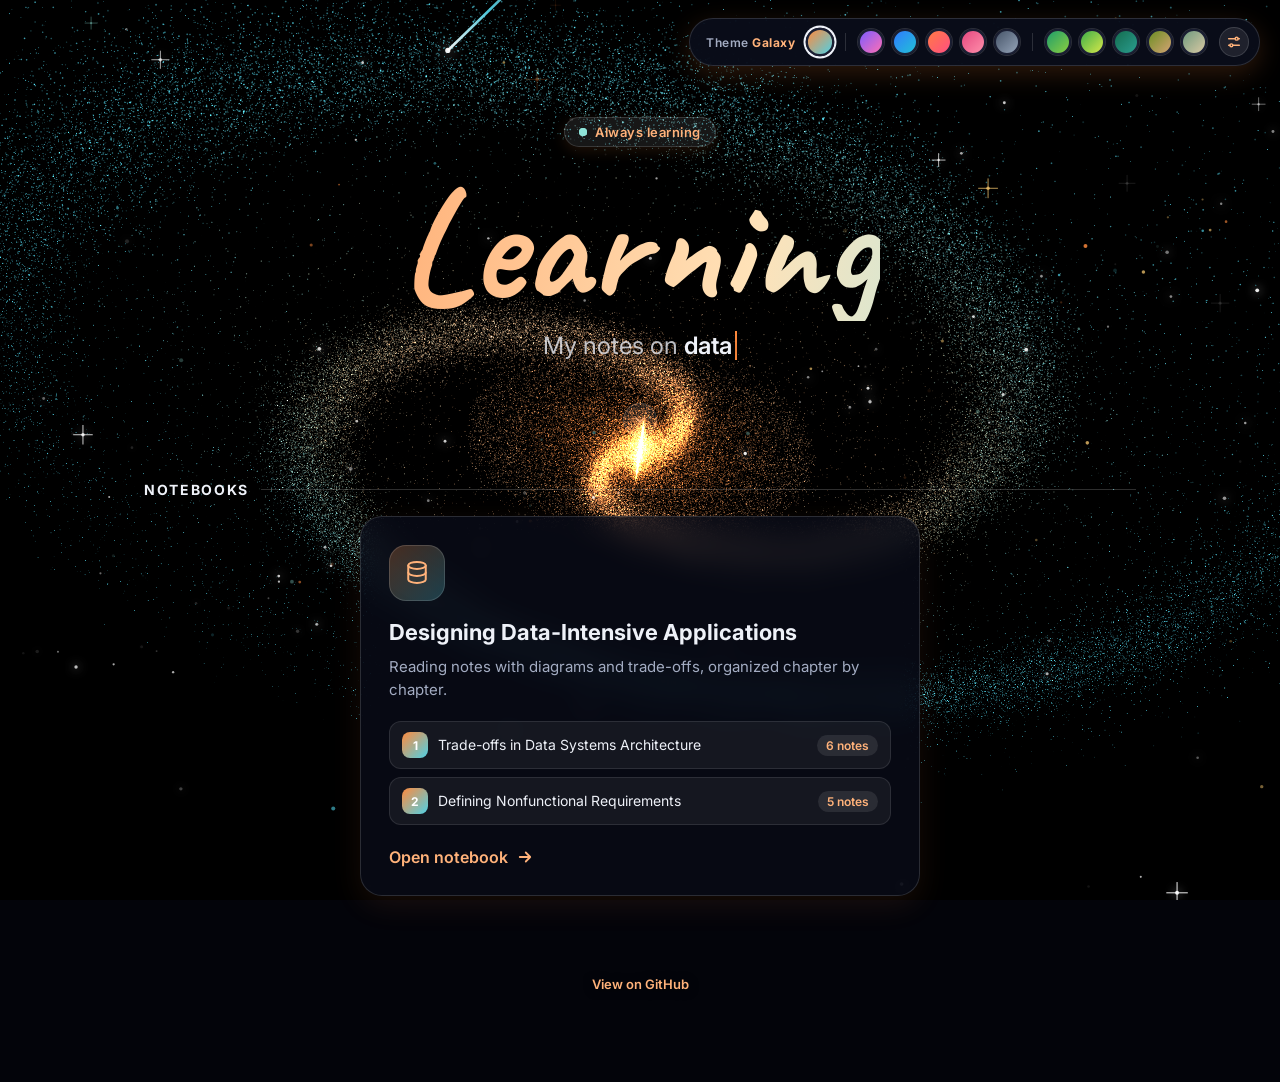
==== commit 010a7669: "Galaxy: larger, behind chapters pane; remove Next notebook panel" ====
--- a/docs/index.html
+++ b/docs/index.html
@@ -8,7 +8,7 @@
 <link rel="preconnect" href="https://fonts.googleapis.com">
 <link rel="preconnect" href="https://fonts.gstatic.com" crossorigin>
 <link rel="stylesheet" href="https://fonts.googleapis.com/css2?family=Caveat:wght@700&family=Inter:wght@400;500;600;700&display=swap">
-<link rel="stylesheet" href="assets/shared.css?v=9">
+<link rel="stylesheet" href="assets/shared.css?v=10">
 <script src="assets/shared.js?v=6"></script>
 <style>
   .wrap{max-width:1040px;margin:0 auto;padding:13vh 24px 10vh}
@@ -36,7 +36,7 @@
     letter-spacing:.12em;text-transform:uppercase;color:var(--ink);text-shadow:0 1px 10px var(--glow)}
   .section-title::after{content:"";flex:1;height:1px;background:var(--rule-soft)}
 
-  .grid{display:grid;grid-template-columns:repeat(auto-fit,minmax(300px,1fr));gap:22px}
+  .grid{display:grid;grid-template-columns:repeat(auto-fit,minmax(300px,560px));justify-content:center;gap:22px}
   .card{--mx:50%;--my:50%;position:relative;display:block;text-decoration:none;color:inherit;padding:28px;border-radius:22px;
     background:var(--card);backdrop-filter:blur(calc(12px - var(--t) * 8px));border:1px solid var(--line);
     box-shadow:0 10px 30px color-mix(in srgb,var(--a1) 9%,transparent);overflow:hidden;
@@ -68,12 +68,6 @@
   .cta svg{transition:transform .25s}
   .card:hover .cta svg{transform:translateX(7px)}
 
-  .card.soon{border:2px dashed color-mix(in srgb,var(--a1) 30%,white);background:var(--card-soft);box-shadow:none;display:grid;place-content:center;
-    text-align:center;min-height:240px;cursor:default}
-  .card.soon:hover{transform:none;box-shadow:none}
-  .plus{width:56px;height:56px;margin:0 auto 14px;border-radius:50%;display:grid;place-items:center;
-    color:var(--a1);background:var(--solid);border:1px solid var(--line);animation:bob 3s ease-in-out infinite}
-  .plus svg{width:24px;height:24px}
 
   footer{margin-top:80px;text-align:center;color:var(--ink);font-size:13px;text-shadow:0 1px 10px var(--glow)}
   footer a{color:var(--a1-ink);text-decoration:none;font-weight:600}
@@ -112,14 +106,6 @@
         <svg width="18" height="18" viewBox="0 0 24 24" fill="none" stroke="currentColor" stroke-width="2.4" stroke-linecap="round" stroke-linejoin="round" aria-hidden="true"><path d="M5 12h14M13 6l6 6-6 6"/></svg>
       </span>
     </a>
-
-    <div class="card soon reveal">
-      <div>
-        <div class="plus"><svg viewBox="0 0 24 24" fill="none" stroke="currentColor" stroke-width="2.2" stroke-linecap="round" aria-hidden="true"><path d="M12 5v14M5 12h14"/></svg></div>
-        <h2>Next notebook</h2>
-        <p>More topics land here as I learn them.</p>
-      </div>
-    </div>
   </div>
 
   <footer class="reveal">
@@ -138,7 +124,7 @@
   items.forEach(function (el, i) { el.style.transitionDelay = (i * 90) + 'ms'; io.observe(el); });
 
   // Spotlight + gentle 3D tilt that follows the mouse on cards
-  document.querySelectorAll('.card:not(.soon)').forEach(function (card) {
+  document.querySelectorAll('.card').forEach(function (card) {
     card.addEventListener('mousemove', function (e) {
       var r = card.getBoundingClientRect();
       var x = e.clientX - r.left, y = e.clientY - r.top;
--- a/docs/assets/shared.css
+++ b/docs/assets/shared.css
@@ -37,6 +37,7 @@
   --topbar:color-mix(in srgb,var(--surf) calc(var(--k-top) * (1 - var(--t) * .8)),transparent);
   --card-soft:color-mix(in srgb,var(--surf) calc(var(--k-soft) * (1 - var(--t) * .8)),transparent);
   --pill:color-mix(in srgb,var(--surf) 88%,transparent);
+  --k-side:85%; --side-blur:14px;
   --solid:#fff;
   --glow:#ffffffaa; --rule-soft:#ffffffb0; --swatch-ring:#fff;
   --title-filter:drop-shadow(0 2px 0 #ffffffcc) drop-shadow(0 6px 22px #ffffff99);
@@ -164,6 +165,7 @@
   --bg:#03040a;--line:#ffffff24;--tint:#ffffff0f;--tint2:#ffffff1a;
   --surf:#0b0e1c;--k-card:70%;--k-strong:85%;--k-top:65%;--k-soft:40%;--solid:#ffffff17;
   --glow:#000000b3;--rule-soft:#ffffff2e;--swatch-ring:#1b1f33;--title-filter:none;
+  --k-side:30%;--side-blur:4px;
   --title-grad:linear-gradient(100deg,#ffb27a,#ffe2b8,#a6edf2,#4fd1e6,#ffb27a);
   --icon-bg:linear-gradient(135deg,#ff8a3d40,#4fd1e640);
 }
